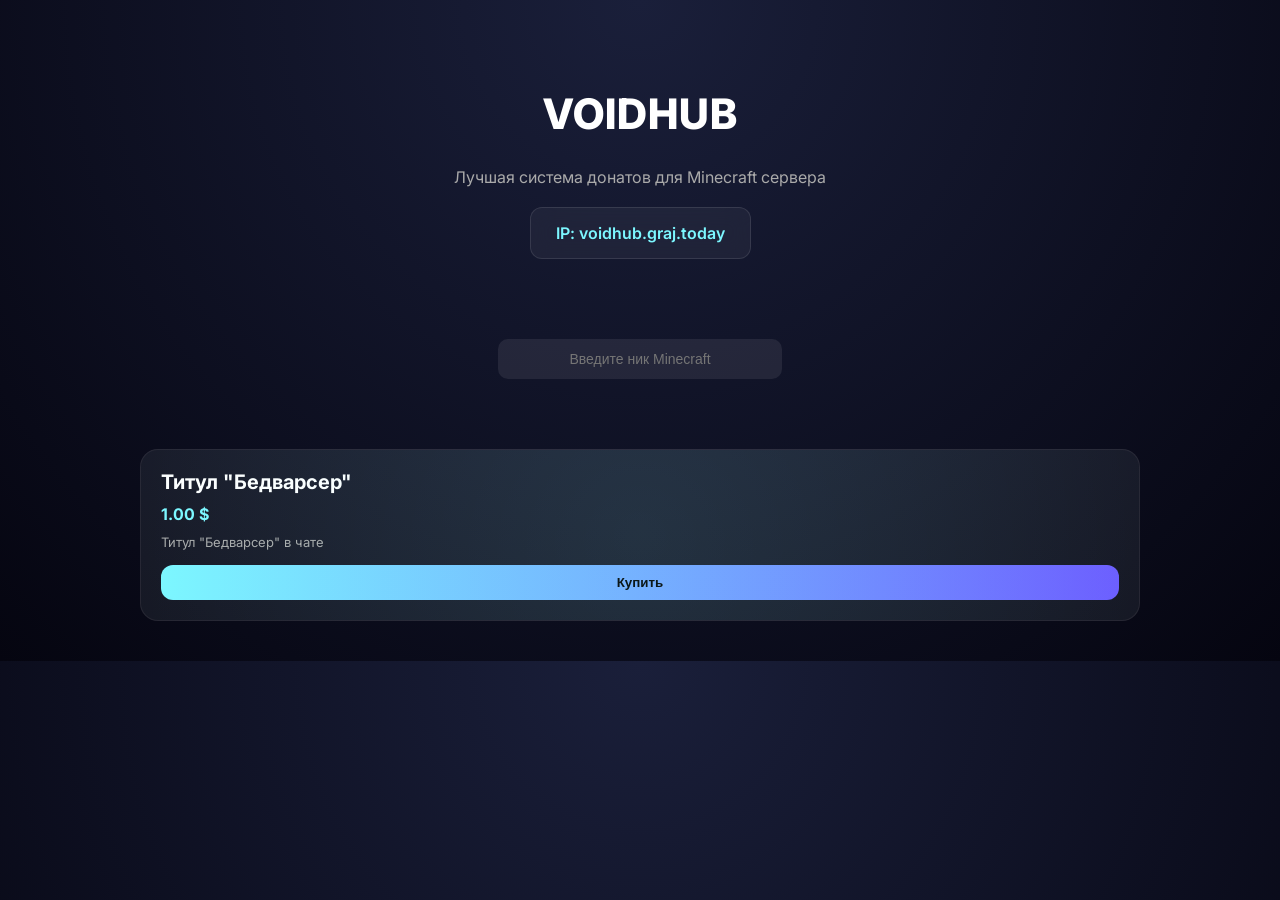
==== index.html @ aad37981 "Update index.html" ====
<!DOCTYPE html>
<html lang="ru">
<head>
<meta charset="UTF-8" />
<meta name="viewport" content="width=device-width, initial-scale=1.0"/>

<title>VoidHub store</title>

<style>
@import url('https://fonts.googleapis.com/css2?family=Inter:wght@300;400;600;800&display=swap');

body {
  margin: 0;
  font-family: Inter, sans-serif;
  background: radial-gradient(circle at top, #1a1f3a, #050510);
  color: white;
  overflow-x: hidden;
}

/* HEADER */
header {
  text-align: center;
  padding: 60px 20px 30px;
}

header h1 {
  font-size: 42px;
  font-weight: 800;
  letter-spacing: 1px;
}

header p {
  color: #aaa;
  margin-top: 10px;
}

/* IP BOX */
.ip-box {
  margin: 20px auto;
  padding: 15px 25px;
  width: fit-content;
  border-radius: 12px;
  background: rgba(255,255,255,0.05);
  border: 1px solid rgba(255,255,255,0.1);
  backdrop-filter: blur(10px);
  font-weight: 600;
  color: #7cf7ff;
}

/* INPUT */
.input-box {
  display: flex;
  justify-content: center;
  margin: 30px;
}

input {
  padding: 12px;
  width: 260px;
  border-radius: 10px;
  border: none;
  outline: none;
  background: rgba(255,255,255,0.08);
  color: white;
  text-align: center;
  font-size: 14px;
}

/* GRID */
.grid {
  display: grid;
  grid-template-columns: repeat(auto-fit, minmax(250px, 1fr));
  gap: 20px;
  padding: 40px;
  max-width: 1000px;
  margin: auto;
}

/* CARD */
.card {
  background: rgba(255,255,255,0.05);
  border: 1px solid rgba(255,255,255,0.08);
  border-radius: 18px;
  padding: 20px;
  transition: 0.3s;
  position: relative;
  overflow: hidden;
}

.card:hover {
  transform: translateY(-8px);
  border-color: #7cf7ff;
  box-shadow: 0 0 25px rgba(124,247,255,0.2);
}

.card h2 {
  margin: 0;
  font-size: 20px;
}

.price {
  margin: 10px 0;
  color: #7cf7ff;
  font-weight: 700;
}

.desc {
  font-size: 13px;
  color: #aaa;
  margin-bottom: 15px;
}

/* BUTTON */
button {
  width: 100%;
  padding: 10px;
  border: none;
  border-radius: 12px;
  cursor: pointer;
  background: linear-gradient(90deg, #7cf7ff, #6c5cff);
  color: black;
  font-weight: 700;
  transition: 0.2s;
}

button:hover {
  transform: scale(1.05);
}

/* glow animation */
.card::before {
  content: "";
  position: absolute;
  width: 200%;
  height: 200%;
  top: -50%;
  left: -50%;
  background: radial-gradient(circle, rgba(124,247,255,0.1), transparent 60%);
  transform: rotate(0deg);
}
</style>
</head>

<body>

<header>
  <h1>VOIDHUB</h1>
  <p>Лучшая система донатов для Minecraft сервера</p>

  <div class="ip-box">IP: voidhub.graj.today</div>
</header>

<div class="input-box">
  <input id="username" placeholder="Введите ник Minecraft">
</div>

<div class="grid">

  <div class="card">
    <h2>Титул "Бедварсер"</h2>
    <div class="price">1.00 $</div>
    <div class="desc">Титул "Бедварсер" в чате</div>
    <button onclick="buy(7380254)">Купить</button>
  </div>

</div>

<script>
const API = "https://voidhub-b.onrender.com";

async function buy(packageId) {
  const username = document.getElementById("username").value.trim();

  if (!username) {
    alert("Введи ник!");
    return;
  }

  console.log("Отправка запроса...", { username, packageId });

  try {
    const res = await fetch(API + "/create-checkout", {
      method: "POST",
      headers: {
        "Content-Type": "application/json"
      },
      body: JSON.stringify({
        username: username,
        packageId: packageId
      })
    });

    console.log("Статус ответа:", res.status);

    // если сервер вернул не 200
    if (!res.ok) {
      const text = await res.text();
      console.error("Ошибка ответа:", text);
      alert("Ошибка сервера: " + text);
      return;
    }

    const data = await res.json();
    console.log("Ответ сервера:", data);

    if (data.url && data.url.startsWith("http")) {
      console.log("Редирект на:", data.url);
      window.location.href = data.url;
    } else {
      alert("Backend не вернул ссылку. Смотри консоль (F12)");
    }

  } catch (err) {
    console.error("Fetch ошибка:", err);
    alert("Ошибка подключения к backend");
  }
}
</script>

</body>
</html>
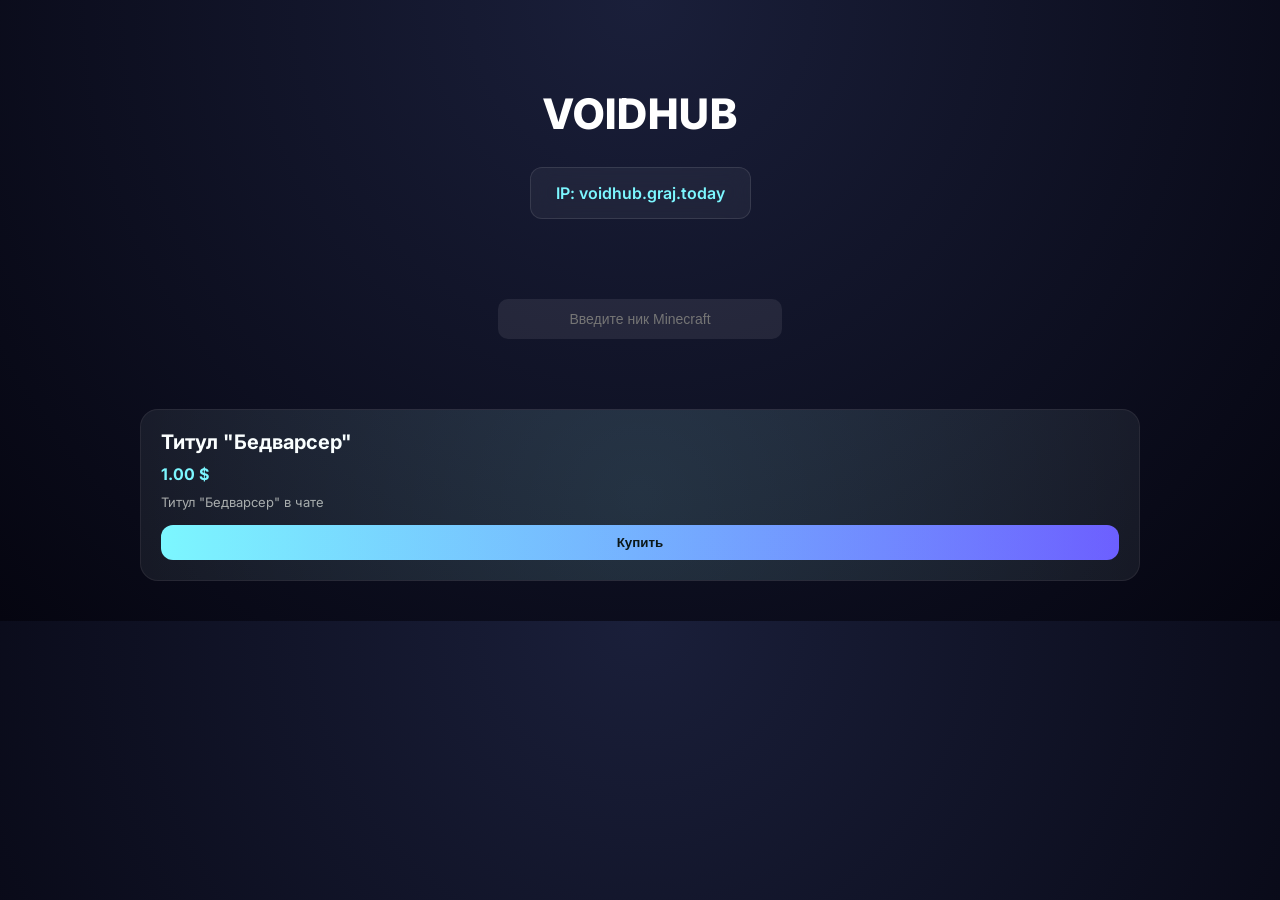
==== commit 14526c1f: "Update index.html" ====
--- a/index.html
+++ b/index.html
@@ -145,7 +145,6 @@
 
 <header>
   <h1>VOIDHUB</h1>
-  <p>Лучшая система донатов для Minecraft сервера</p>
 
   <div class="ip-box">IP: voidhub.graj.today</div>
 </header>
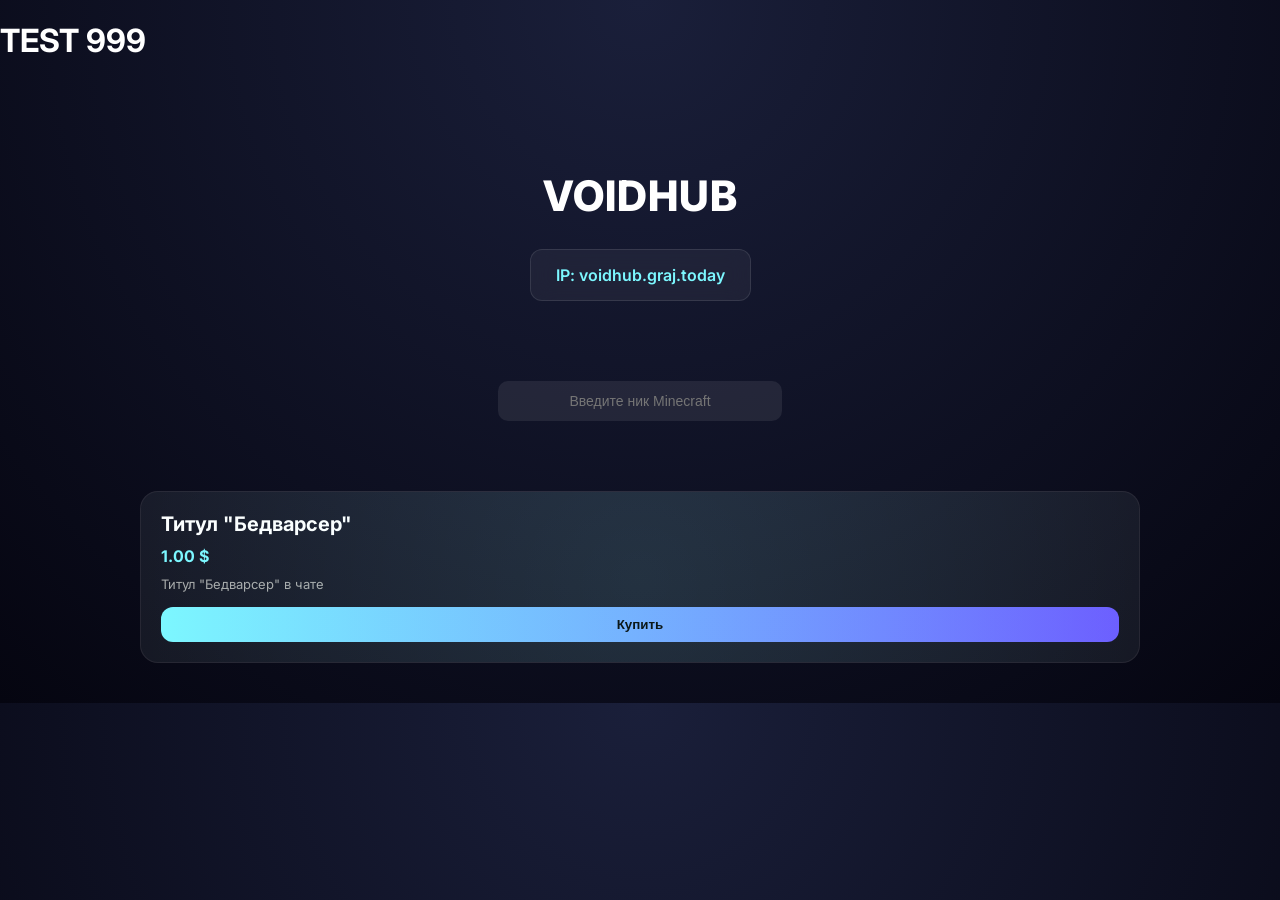
==== commit 819c9d7a: "Update index.html" ====
--- a/index.html
+++ b/index.html
@@ -5,8 +5,9 @@
 <meta name="viewport" content="width=device-width, initial-scale=1.0"/>
 
 <title>VoidHub store</title>
-
-<style>
+<h1>TEST 999</h1>
+
+  <style>
 @import url('https://fonts.googleapis.com/css2?family=Inter:wght@300;400;600;800&display=swap');
 
 body {
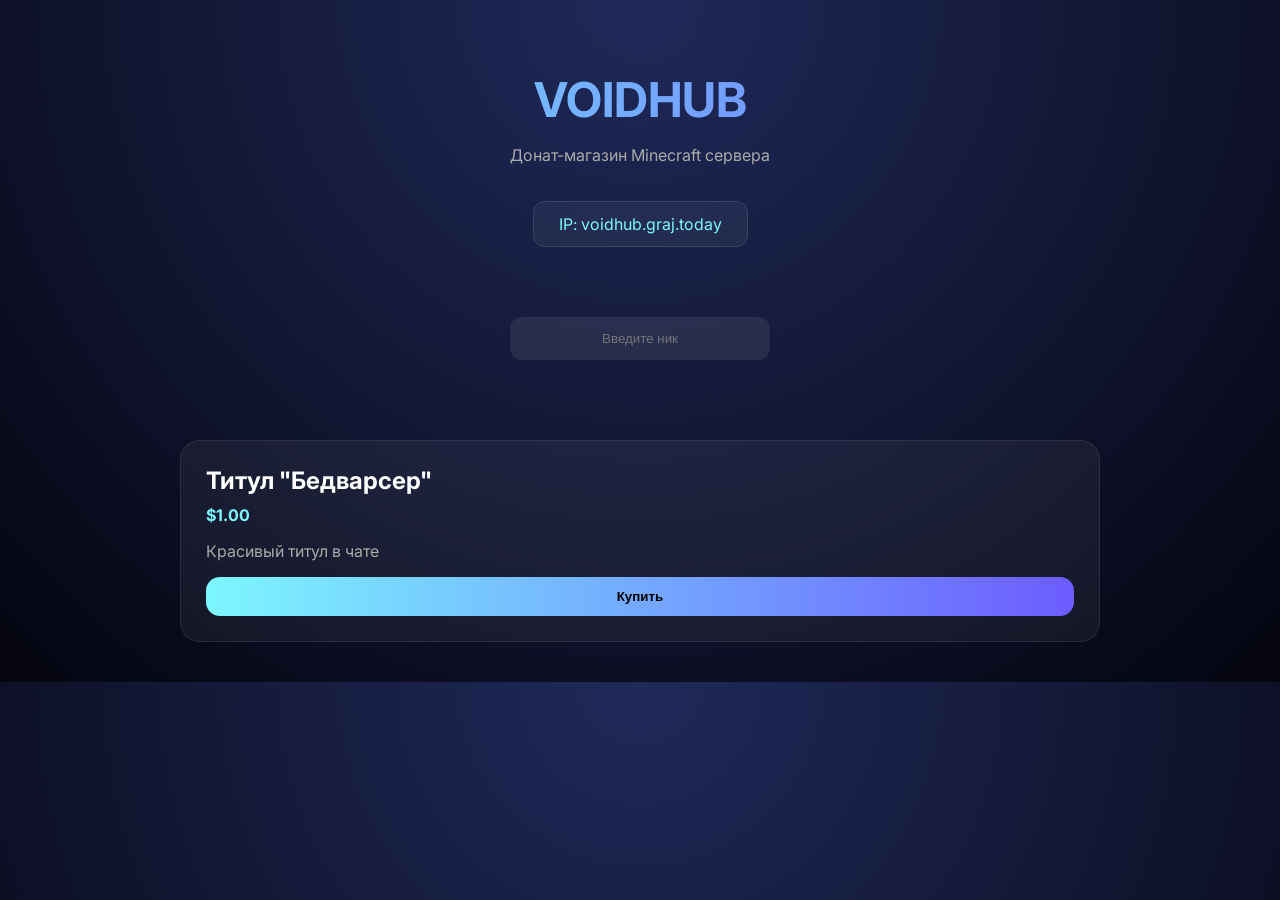
==== commit 5e3e0833: "Update index.html" ====
--- a/index.html
+++ b/index.html
@@ -1,77 +1,75 @@
 <!DOCTYPE html>
 <html lang="ru">
 <head>
-<meta charset="UTF-8" />
-<meta name="viewport" content="width=device-width, initial-scale=1.0"/>
-
-<title>VoidHub store</title>
-<h1>TEST 999</h1>
-
-  <style>
-@import url('https://fonts.googleapis.com/css2?family=Inter:wght@300;400;600;800&display=swap');
+<meta charset="UTF-8">
+<meta name="viewport" content="width=device-width, initial-scale=1.0">
+
+<title>VoidHub Store</title>
+
+<link href="https://fonts.googleapis.com/css2?family=Inter:wght@300;400;600;800&display=swap" rel="stylesheet">
+
+<style>
+* { box-sizing: border-box; }
 
 body {
   margin: 0;
   font-family: Inter, sans-serif;
-  background: radial-gradient(circle at top, #1a1f3a, #050510);
+  background: radial-gradient(circle at 50% 0%, #1f2a5a, #050510);
   color: white;
-  overflow-x: hidden;
 }
 
 /* HEADER */
 header {
   text-align: center;
-  padding: 60px 20px 30px;
-}
-
-header h1 {
-  font-size: 42px;
-  font-weight: 800;
-  letter-spacing: 1px;
-}
-
-header p {
+  padding: 70px 20px 30px;
+}
+
+h1 {
+  font-size: 48px;
+  margin: 0;
+  background: linear-gradient(90deg,#7cf7ff,#6c5cff);
+  -webkit-background-clip: text;
+  color: transparent;
+}
+
+p {
   color: #aaa;
-  margin-top: 10px;
-}
-
-/* IP BOX */
-.ip-box {
-  margin: 20px auto;
-  padding: 15px 25px;
-  width: fit-content;
+}
+
+/* IP */
+.ip {
+  margin-top: 20px;
+  display: inline-block;
+  padding: 12px 25px;
   border-radius: 12px;
   background: rgba(255,255,255,0.05);
   border: 1px solid rgba(255,255,255,0.1);
-  backdrop-filter: blur(10px);
-  font-weight: 600;
   color: #7cf7ff;
 }
 
 /* INPUT */
-.input-box {
+.input {
   display: flex;
   justify-content: center;
-  margin: 30px;
+  margin: 40px;
 }
 
 input {
-  padding: 12px;
+  padding: 14px;
   width: 260px;
-  border-radius: 10px;
+  border-radius: 12px;
   border: none;
-  outline: none;
   background: rgba(255,255,255,0.08);
   color: white;
   text-align: center;
-  font-size: 14px;
+  outline: none;
 }
 
 /* GRID */
 .grid {
   display: grid;
-  grid-template-columns: repeat(auto-fit, minmax(250px, 1fr));
-  gap: 20px;
+  grid-template-columns: repeat(auto-fit, minmax(260px,1fr));
+  gap: 25px;
   padding: 40px;
   max-width: 1000px;
   margin: auto;
@@ -79,48 +77,39 @@
 
 /* CARD */
 .card {
+  padding: 25px;
+  border-radius: 20px;
   background: rgba(255,255,255,0.05);
   border: 1px solid rgba(255,255,255,0.08);
-  border-radius: 18px;
-  padding: 20px;
   transition: 0.3s;
   position: relative;
   overflow: hidden;
 }
 
 .card:hover {
-  transform: translateY(-8px);
-  border-color: #7cf7ff;
-  box-shadow: 0 0 25px rgba(124,247,255,0.2);
+  transform: translateY(-10px);
+  box-shadow: 0 0 40px rgba(124,247,255,0.2);
 }
 
 .card h2 {
   margin: 0;
-  font-size: 20px;
 }
 
 .price {
+  color: #7cf7ff;
   margin: 10px 0;
-  color: #7cf7ff;
   font-weight: 700;
-}
-
-.desc {
-  font-size: 13px;
-  color: #aaa;
-  margin-bottom: 15px;
 }
 
 /* BUTTON */
 button {
   width: 100%;
-  padding: 10px;
+  padding: 12px;
+  border-radius: 14px;
   border: none;
-  border-radius: 12px;
+  font-weight: 700;
   cursor: pointer;
-  background: linear-gradient(90deg, #7cf7ff, #6c5cff);
-  color: black;
-  font-weight: 700;
+  background: linear-gradient(90deg,#7cf7ff,#6c5cff);
   transition: 0.2s;
 }
 
@@ -128,16 +117,17 @@
   transform: scale(1.05);
 }
 
-/* glow animation */
-.card::before {
-  content: "";
-  position: absolute;
-  width: 200%;
-  height: 200%;
-  top: -50%;
-  left: -50%;
-  background: radial-gradient(circle, rgba(124,247,255,0.1), transparent 60%);
-  transform: rotate(0deg);
+button:disabled {
+  opacity: 0.6;
+  cursor: not-allowed;
+}
+
+/* LOADER */
+.loader {
+  display: none;
+  text-align: center;
+  margin-top: 20px;
+  color: #7cf7ff;
 }
 </style>
 </head>
@@ -146,37 +136,44 @@
 
 <header>
   <h1>VOIDHUB</h1>
-
-  <div class="ip-box">IP: voidhub.graj.today</div>
+  <p>Донат-магазин Minecraft сервера</p>
+  <div class="ip">IP: voidhub.graj.today</div> <!-- можешь поменять -->
 </header>
 
-<div class="input-box">
-  <input id="username" placeholder="Введите ник Minecraft">
+<div class="input">
+  <input id="username" placeholder="Введите ник">
 </div>
 
 <div class="grid">
 
   <div class="card">
     <h2>Титул "Бедварсер"</h2>
-    <div class="price">1.00 $</div>
-    <div class="desc">Титул "Бедварсер" в чате</div>
-    <button onclick="buy(7380254)">Купить</button>
+    <div class="price">$1.00</div>
+    <p>Красивый титул в чате</p>
+
+    <!-- ВАЖНО: ВСТАВЬ СВОЙ packageId -->
+    <button onclick="buy(7380254, this)">Купить</button>
   </div>
 
 </div>
 
+<div class="loader" id="loader">Создание покупки...</div>
+
 <script>
+/* 🔴 ВСТАВЬ СВОЙ BACKEND */
 const API = "https://voidhub-b.onrender.com";
 
-async function buy(packageId) {
+async function buy(packageId, btn) {
   const username = document.getElementById("username").value.trim();
+  const loader = document.getElementById("loader");
 
   if (!username) {
     alert("Введи ник!");
     return;
   }
 
-  console.log("Отправка запроса...", { username, packageId });
+  btn.disabled = true;
+  loader.style.display = "block";
 
   try {
     const res = await fetch(API + "/create-checkout", {
@@ -190,30 +187,27 @@
       })
     });
 
-    console.log("Статус ответа:", res.status);
-
-    // если сервер вернул не 200
     if (!res.ok) {
       const text = await res.text();
-      console.error("Ошибка ответа:", text);
-      alert("Ошибка сервера: " + text);
-      return;
+      throw new Error(text);
     }
 
     const data = await res.json();
-    console.log("Ответ сервера:", data);
-
-    if (data.url && data.url.startsWith("http")) {
-      console.log("Редирект на:", data.url);
+    console.log("Ответ:", data);
+
+    if (data.url) {
       window.location.href = data.url;
     } else {
-      alert("Backend не вернул ссылку. Смотри консоль (F12)");
+      alert("Ошибка: backend не вернул ссылку");
     }
 
   } catch (err) {
-    console.error("Fetch ошибка:", err);
-    alert("Ошибка подключения к backend");
+    console.error(err);
+    alert("Ошибка: " + err.message);
   }
+
+  btn.disabled = false;
+  loader.style.display = "none";
 }
 </script>
 
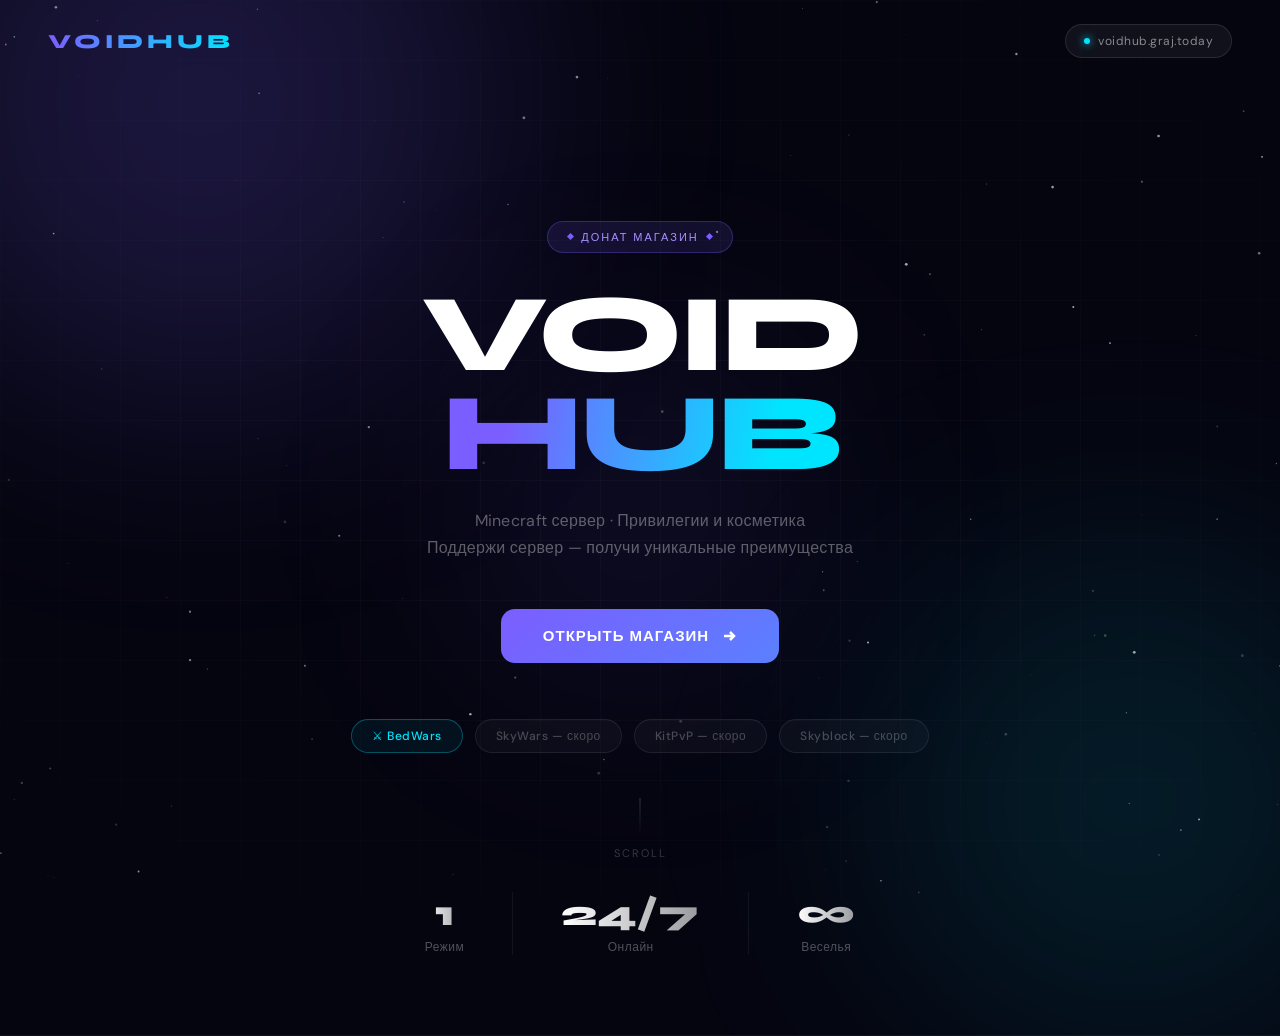
==== commit 255a1644: "Update index.html" ====
--- a/index.html
+++ b/index.html
@@ -3,213 +3,325 @@
 <head>
 <meta charset="UTF-8">
 <meta name="viewport" content="width=device-width, initial-scale=1.0">
-
-<title>VoidHub Store</title>
-
-<link href="https://fonts.googleapis.com/css2?family=Inter:wght@300;400;600;800&display=swap" rel="stylesheet">
-
+<title>VoidHub — Minecraft Store</title>
+<link href="https://fonts.googleapis.com/css2?family=Syne:wght@400;700;800&family=DM+Sans:wght@300;400;500&display=swap" rel="stylesheet">
 <style>
-* { box-sizing: border-box; }
-
-body {
-  margin: 0;
-  font-family: Inter, sans-serif;
-  background: radial-gradient(circle at 50% 0%, #1f2a5a, #050510);
-  color: white;
-}
-
-/* HEADER */
-header {
-  text-align: center;
-  padding: 70px 20px 30px;
-}
-
-h1 {
-  font-size: 48px;
-  margin: 0;
-  background: linear-gradient(90deg,#7cf7ff,#6c5cff);
-  -webkit-background-clip: text;
-  color: transparent;
-}
-
-p {
-  color: #aaa;
-}
-
-/* IP */
-.ip {
-  margin-top: 20px;
-  display: inline-block;
-  padding: 12px 25px;
-  border-radius: 12px;
-  background: rgba(255,255,255,0.05);
-  border: 1px solid rgba(255,255,255,0.1);
-  color: #7cf7ff;
-}
-
-/* INPUT */
-.input {
-  display: flex;
-  justify-content: center;
-  margin: 40px;
-}
-
-input {
-  padding: 14px;
-  width: 260px;
-  border-radius: 12px;
-  border: none;
-  background: rgba(255,255,255,0.08);
-  color: white;
-  text-align: center;
-  outline: none;
-}
-
-/* GRID */
-.grid {
-  display: grid;
-  grid-template-columns: repeat(auto-fit, minmax(260px,1fr));
-  gap: 25px;
-  padding: 40px;
-  max-width: 1000px;
-  margin: auto;
-}
-
-/* CARD */
-.card {
-  padding: 25px;
-  border-radius: 20px;
-  background: rgba(255,255,255,0.05);
-  border: 1px solid rgba(255,255,255,0.08);
-  transition: 0.3s;
-  position: relative;
-  overflow: hidden;
-}
-
-.card:hover {
-  transform: translateY(-10px);
-  box-shadow: 0 0 40px rgba(124,247,255,0.2);
-}
-
-.card h2 {
-  margin: 0;
-}
-
-.price {
-  color: #7cf7ff;
-  margin: 10px 0;
-  font-weight: 700;
-}
-
-/* BUTTON */
-button {
-  width: 100%;
-  padding: 12px;
-  border-radius: 14px;
-  border: none;
-  font-weight: 700;
-  cursor: pointer;
-  background: linear-gradient(90deg,#7cf7ff,#6c5cff);
-  transition: 0.2s;
-}
-
-button:hover {
-  transform: scale(1.05);
-}
-
-button:disabled {
-  opacity: 0.6;
-  cursor: not-allowed;
-}
-
-/* LOADER */
-.loader {
-  display: none;
-  text-align: center;
-  margin-top: 20px;
-  color: #7cf7ff;
-}
+  :root {
+    --c1: #7B5EFF;
+    --c2: #00E5FF;
+    --bg: #050510;
+    --card: rgba(255,255,255,0.04);
+  }
+  * { box-sizing: border-box; margin: 0; padding: 0; }
+
+  body {
+    background: var(--bg);
+    color: #fff;
+    font-family: 'DM Sans', sans-serif;
+    min-height: 100vh;
+    overflow-x: hidden;
+  }
+
+  /* ── BACKGROUND ── */
+  .bg-wrap {
+    position: fixed; inset: 0; z-index: 0; pointer-events: none;
+  }
+  .bg-wrap canvas { width: 100%; height: 100%; display: block; }
+
+  .orb {
+    position: fixed; border-radius: 50%; filter: blur(120px); pointer-events: none; z-index: 0;
+  }
+  .orb1 { width: 600px; height: 600px; background: rgba(123,94,255,0.18); top: -200px; left: -100px; }
+  .orb2 { width: 500px; height: 500px; background: rgba(0,229,255,0.10); bottom: -150px; right: -100px; }
+  .orb3 { width: 300px; height: 300px; background: rgba(123,94,255,0.12); top: 40%; left: 50%; transform: translateX(-50%); }
+
+  /* ── GRID LINES ── */
+  .grid-lines {
+    position: fixed; inset: 0; z-index: 0; pointer-events: none;
+    background-image:
+      linear-gradient(rgba(255,255,255,0.025) 1px, transparent 1px),
+      linear-gradient(90deg, rgba(255,255,255,0.025) 1px, transparent 1px);
+    background-size: 60px 60px;
+    mask-image: radial-gradient(ellipse 80% 80% at 50% 50%, black 30%, transparent 100%);
+  }
+
+  /* ── NAV ── */
+  nav {
+    position: relative; z-index: 10;
+    display: flex; align-items: center; justify-content: space-between;
+    padding: 24px 48px;
+  }
+  .nav-logo {
+    font-family: 'Syne', sans-serif;
+    font-weight: 800; font-size: 20px; letter-spacing: 4px;
+    background: linear-gradient(90deg, var(--c1), var(--c2));
+    -webkit-background-clip: text; -webkit-text-fill-color: transparent;
+  }
+  .nav-ip {
+    display: flex; align-items: center; gap: 8px;
+    background: rgba(255,255,255,0.05);
+    border: 1px solid rgba(255,255,255,0.1);
+    border-radius: 30px; padding: 8px 18px;
+    font-size: 12px; color: rgba(255,255,255,0.5); letter-spacing: 0.5px;
+  }
+  .nav-ip-dot {
+    width: 6px; height: 6px; border-radius: 50%;
+    background: #00E5FF;
+    box-shadow: 0 0 8px #00E5FF;
+    animation: blink 2s ease-in-out infinite;
+  }
+  @keyframes blink { 0%,100%{opacity:0.4} 50%{opacity:1} }
+
+  /* ── HERO ── */
+  .hero {
+    position: relative; z-index: 5;
+    min-height: calc(100vh - 90px);
+    display: flex; flex-direction: column;
+    align-items: center; justify-content: center;
+    text-align: center; padding: 60px 24px;
+  }
+
+  .hero-tag {
+    display: inline-flex; align-items: center; gap: 8px;
+    background: rgba(123,94,255,0.12);
+    border: 1px solid rgba(123,94,255,0.3);
+    border-radius: 30px; padding: 8px 20px;
+    font-size: 11px; font-weight: 500; letter-spacing: 2px;
+    color: #a990ff; text-transform: uppercase;
+    margin-bottom: 32px;
+    animation: fadeUp 0.8s ease both;
+  }
+  .hero-tag-diamond {
+    width: 5px; height: 5px;
+    background: var(--c1); transform: rotate(45deg);
+  }
+
+  h1 {
+    font-family: 'Syne', sans-serif;
+    font-size: clamp(60px, 12vw, 110px);
+    font-weight: 800; line-height: 0.9;
+    letter-spacing: -4px;
+    animation: fadeUp 0.8s 0.1s ease both;
+  }
+  h1 .line1 { display: block; color: #fff; }
+  h1 .line2 {
+    display: block;
+    background: linear-gradient(100deg, var(--c1) 20%, var(--c2) 80%);
+    -webkit-background-clip: text; -webkit-text-fill-color: transparent;
+  }
+
+  .hero-sub {
+    margin-top: 24px; margin-bottom: 48px;
+    font-size: 16px; color: rgba(255,255,255,0.35);
+    letter-spacing: 0.3px; line-height: 1.7;
+    animation: fadeUp 0.8s 0.2s ease both;
+  }
+
+  .hero-cta {
+    display: inline-flex; align-items: center; gap: 12px;
+    background: linear-gradient(135deg, var(--c1), #5b7fff);
+    color: #fff; font-family: 'Syne', sans-serif;
+    font-size: 15px; font-weight: 700; letter-spacing: 1px;
+    text-transform: uppercase;
+    padding: 18px 42px; border-radius: 14px;
+    border: none; cursor: pointer;
+    text-decoration: none;
+    transition: transform 0.2s, box-shadow 0.2s;
+    box-shadow: 0 0 0 rgba(123,94,255,0);
+    animation: fadeUp 0.8s 0.3s ease both;
+  }
+  .hero-cta:hover {
+    transform: translateY(-3px);
+    box-shadow: 0 12px 40px rgba(123,94,255,0.5);
+  }
+  .hero-cta svg { width: 16px; height: 16px; transition: transform 0.2s; }
+  .hero-cta:hover svg { transform: translateX(4px); }
+
+  /* ── MODES ── */
+  .modes {
+    display: flex; gap: 12px; margin-top: 56px; flex-wrap: wrap; justify-content: center;
+    animation: fadeUp 0.8s 0.4s ease both;
+  }
+  .mode-chip {
+    padding: 8px 20px; border-radius: 30px;
+    font-size: 12px; font-weight: 500; letter-spacing: 0.5px;
+    border: 1px solid rgba(255,255,255,0.08);
+    color: rgba(255,255,255,0.25);
+    background: rgba(255,255,255,0.03);
+  }
+  .mode-chip.on {
+    border-color: rgba(0,229,255,0.3);
+    color: #00E5FF;
+    background: rgba(0,229,255,0.06);
+  }
+
+  /* ── SCROLL HINT ── */
+  .scroll-hint {
+    position: absolute; bottom: 32px; left: 50%; transform: translateX(-50%);
+    display: flex; flex-direction: column; align-items: center; gap: 8px;
+    font-size: 11px; letter-spacing: 2px; color: rgba(255,255,255,0.2);
+    text-transform: uppercase;
+    animation: fadeIn 1s 1s ease both;
+  }
+  .scroll-hint-line {
+    width: 1px; height: 40px;
+    background: linear-gradient(to bottom, rgba(255,255,255,0.2), transparent);
+    animation: scrollLine 1.5s ease-in-out infinite;
+  }
+  @keyframes scrollLine {
+    0%,100%{transform:scaleY(1);opacity:0.4}
+    50%{transform:scaleY(0.5);opacity:1}
+  }
+
+  @keyframes fadeUp {
+    from { opacity: 0; transform: translateY(24px); }
+    to   { opacity: 1; transform: translateY(0); }
+  }
+  @keyframes fadeIn {
+    from { opacity: 0; }
+    to   { opacity: 1; }
+  }
+
+  /* ── STATS ── */
+  .stats {
+    position: relative; z-index: 5;
+    display: flex; justify-content: center; gap: 0;
+    padding: 0 48px 80px;
+    border-bottom: 1px solid rgba(255,255,255,0.05);
+  }
+  .stat {
+    text-align: center; padding: 0 48px;
+    border-right: 1px solid rgba(255,255,255,0.06);
+  }
+  .stat:last-child { border-right: none; }
+  .stat-num {
+    font-family: 'Syne', sans-serif;
+    font-size: 36px; font-weight: 800;
+    background: linear-gradient(90deg, #fff, rgba(255,255,255,0.6));
+    -webkit-background-clip: text; -webkit-text-fill-color: transparent;
+  }
+  .stat-label { font-size: 12px; color: rgba(255,255,255,0.3); margin-top: 4px; letter-spacing: 0.5px; }
+
+  /* STARS JS */
+  #starfield { position: fixed; inset: 0; z-index: 0; pointer-events: none; }
+
+  @media(max-width:600px){
+    nav{padding:20px 24px;}
+    .stats{flex-direction:column;align-items:center;gap:24px;}
+    .stat{border-right:none;}
+    h1{letter-spacing:-2px;}
+  }
 </style>
 </head>
-
 <body>
 
-<header>
-  <h1>VOIDHUB</h1>
-  <p>Донат-магазин Minecraft сервера</p>
-  <div class="ip">IP: voidhub.graj.today</div> <!-- можешь поменять -->
-</header>
-
-<div class="input">
-  <input id="username" placeholder="Введите ник">
+<div class="orb orb1"></div>
+<div class="orb orb2"></div>
+<div class="orb orb3"></div>
+<div class="grid-lines"></div>
+<canvas id="starfield"></canvas>
+
+<nav>
+  <div class="nav-logo">VOIDHUB</div>
+  <div class="nav-ip">
+    <div class="nav-ip-dot"></div>
+    voidhub.graj.today
+  </div>
+</nav>
+
+<section class="hero">
+  <div class="hero-tag">
+    <div class="hero-tag-diamond"></div>
+    Донат Магазин
+    <div class="hero-tag-diamond"></div>
+  </div>
+
+  <h1>
+    <span class="line1">VOID</span>
+    <span class="line2">HUB</span>
+  </h1>
+
+  <p class="hero-sub">
+    Minecraft сервер · Привилегии и косметика<br>
+    Поддержи сервер — получи уникальные преимущества
+  </p>
+
+  <a href="shop.html" class="hero-cta">
+    Открыть магазин
+    <svg viewBox="0 0 16 16" fill="none" stroke="currentColor" stroke-width="2.5">
+      <path d="M3 8h10M9 4l4 4-4 4"/>
+    </svg>
+  </a>
+
+  <div class="modes">
+    <div class="mode-chip on">⚔ BedWars</div>
+    <div class="mode-chip">SkyWars — скоро</div>
+    <div class="mode-chip">KitPvP — скоро</div>
+    <div class="mode-chip">Skyblock — скоро</div>
+  </div>
+
+  <div class="scroll-hint">
+    <div class="scroll-hint-line"></div>
+    scroll
+  </div>
+</section>
+
+<div class="stats">
+  <div class="stat">
+    <div class="stat-num">1</div>
+    <div class="stat-label">Режим</div>
+  </div>
+  <div class="stat">
+    <div class="stat-num">24/7</div>
+    <div class="stat-label">Онлайн</div>
+  </div>
+  <div class="stat">
+    <div class="stat-num">∞</div>
+    <div class="stat-label">Веселья</div>
+  </div>
 </div>
 
-<div class="grid">
-
-  <div class="card">
-    <h2>Титул "Бедварсер"</h2>
-    <div class="price">$1.00</div>
-    <p>Красивый титул в чате</p>
-
-    <!-- ВАЖНО: ВСТАВЬ СВОЙ packageId -->
-    <button onclick="buy(7380254, this)">Купить</button>
-  </div>
-
-</div>
-
-<div class="loader" id="loader">Создание покупки...</div>
-
 <script>
-/* 🔴 ВСТАВЬ СВОЙ BACKEND */
-const API = "https://voidhub-b.onrender.com";
-
-async function buy(packageId, btn) {
-  const username = document.getElementById("username").value.trim();
-  const loader = document.getElementById("loader");
-
-  if (!username) {
-    alert("Введи ник!");
-    return;
-  }
-
-  btn.disabled = true;
-  loader.style.display = "block";
-
-  try {
-    const res = await fetch(API + "/create-checkout", {
-      method: "POST",
-      headers: {
-        "Content-Type": "application/json"
-      },
-      body: JSON.stringify({
-        username: username,
-        packageId: packageId
-      })
+const canvas = document.getElementById('starfield');
+const ctx = canvas.getContext('2d');
+let stars = [];
+
+function resize() {
+  canvas.width = window.innerWidth;
+  canvas.height = window.innerHeight;
+}
+
+function initStars() {
+  stars = [];
+  for (let i = 0; i < 120; i++) {
+    stars.push({
+      x: Math.random() * canvas.width,
+      y: Math.random() * canvas.height,
+      r: Math.random() * 1.2 + 0.2,
+      a: Math.random(),
+      speed: Math.random() * 0.004 + 0.002,
+      offset: Math.random() * Math.PI * 2
     });
-
-    if (!res.ok) {
-      const text = await res.text();
-      throw new Error(text);
-    }
-
-    const data = await res.json();
-    console.log("Ответ:", data);
-
-    if (data.url) {
-      window.location.href = data.url;
-    } else {
-      alert("Ошибка: backend не вернул ссылку");
-    }
-
-  } catch (err) {
-    console.error(err);
-    alert("Ошибка: " + err.message);
-  }
-
-  btn.disabled = false;
-  loader.style.display = "none";
+  }
 }
+
+function draw() {
+  ctx.clearRect(0, 0, canvas.width, canvas.height);
+  const t = Date.now() / 1000;
+  stars.forEach(s => {
+    const alpha = 0.15 + 0.5 * (0.5 + 0.5 * Math.sin(t * s.speed * 10 + s.offset));
+    ctx.beginPath();
+    ctx.arc(s.x, s.y, s.r, 0, Math.PI * 2);
+    ctx.fillStyle = `rgba(255,255,255,${alpha})`;
+    ctx.fill();
+  });
+  requestAnimationFrame(draw);
+}
+
+resize();
+initStars();
+draw();
+window.addEventListener('resize', () => { resize(); initStars(); });
 </script>
-
 </body>
 </html>
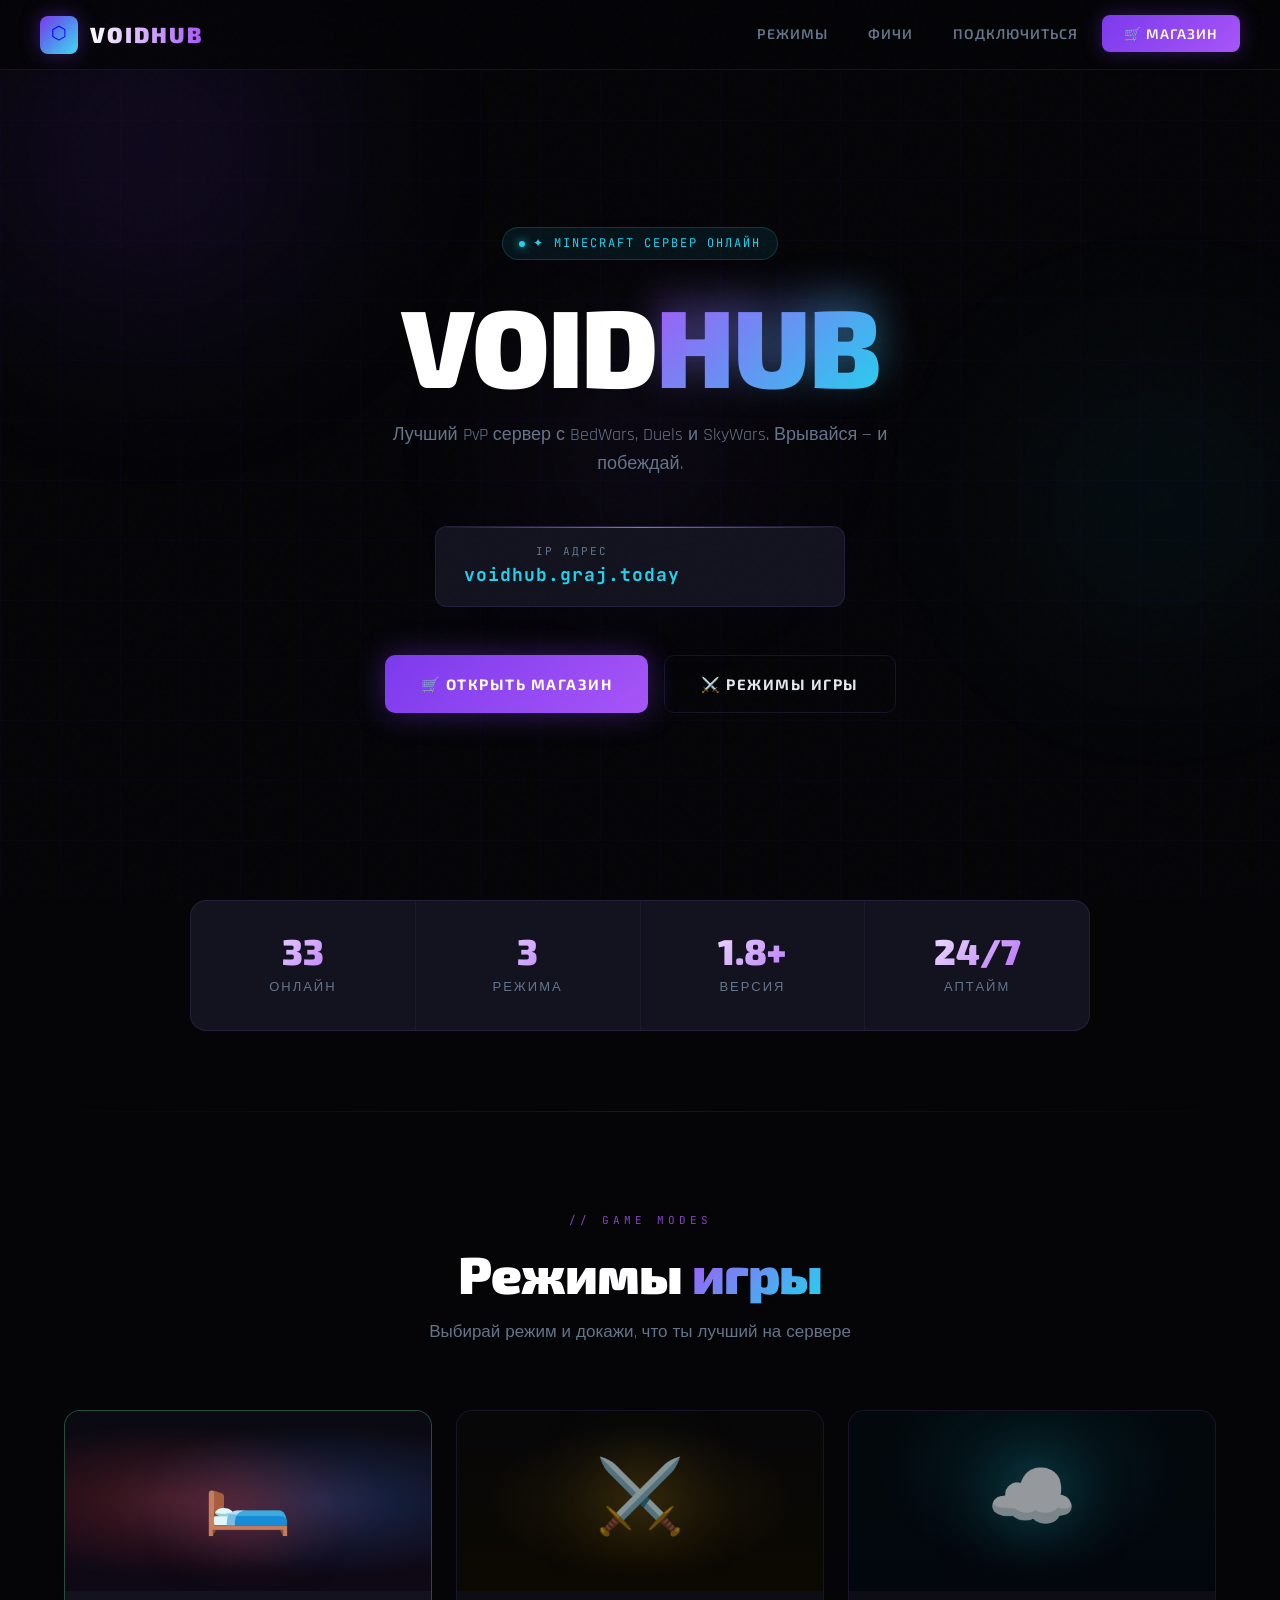
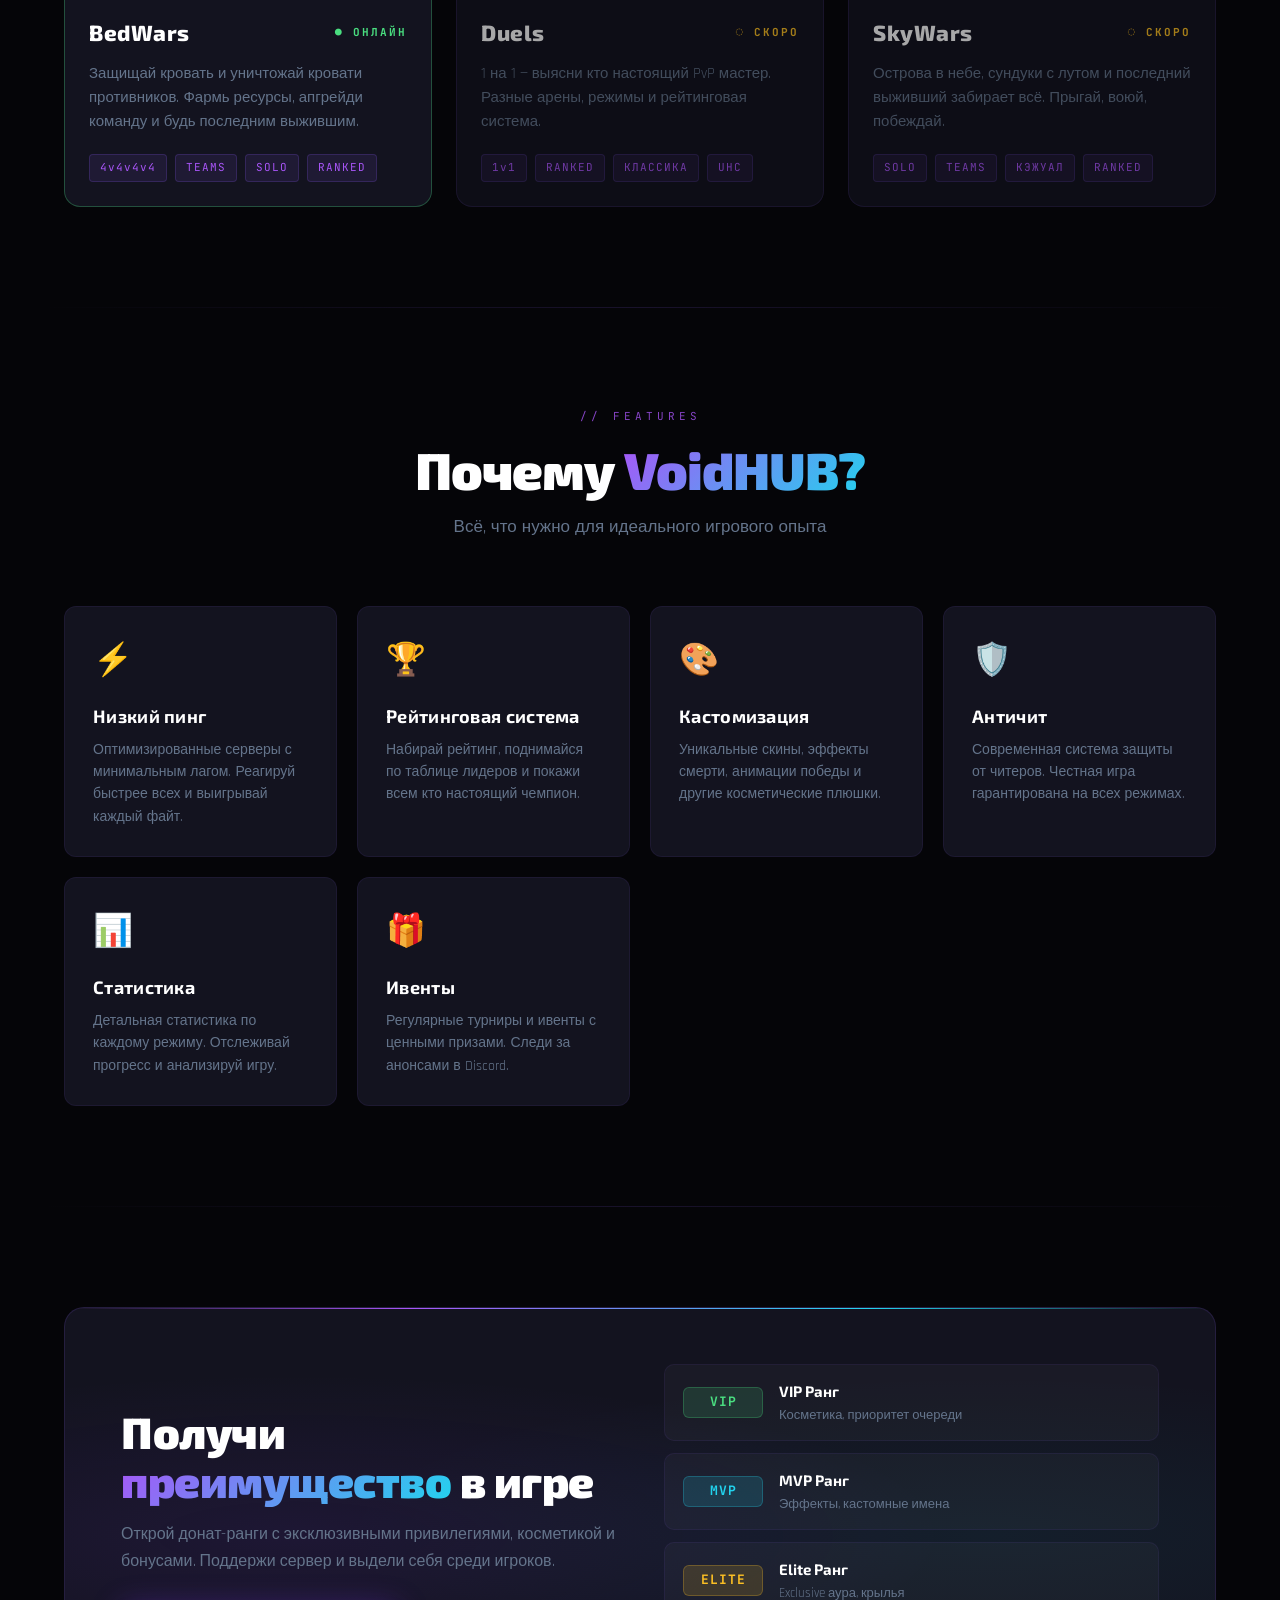
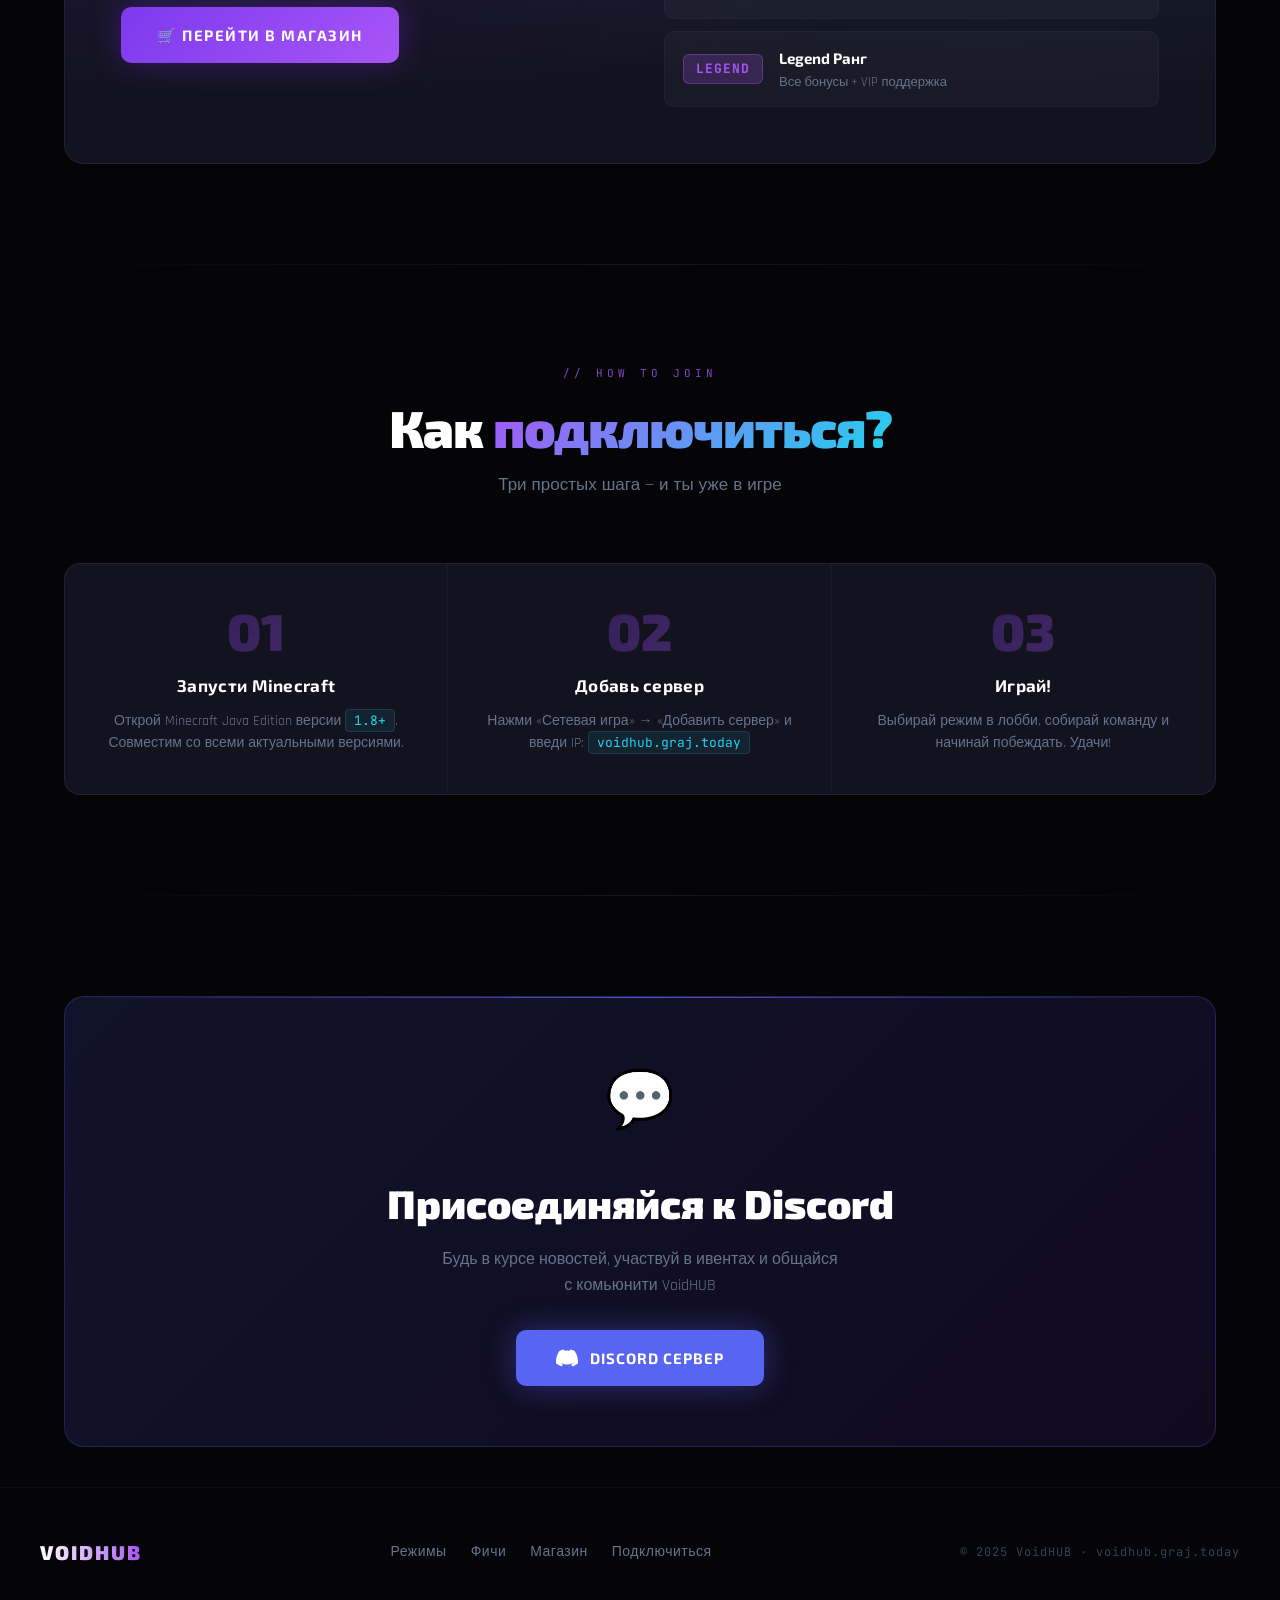
==== commit 358b1da9: "Update index.html" ====
--- a/index.html
+++ b/index.html
@@ -3,325 +3,1292 @@
 <head>
 <meta charset="UTF-8">
 <meta name="viewport" content="width=device-width, initial-scale=1.0">
-<title>VoidHub — Minecraft Store</title>
-<link href="https://fonts.googleapis.com/css2?family=Syne:wght@400;700;800&family=DM+Sans:wght@300;400;500&display=swap" rel="stylesheet">
+<title>VoidHUB — Minecraft Server</title>
+<link rel="preconnect" href="https://fonts.googleapis.com">
+<link rel="preconnect" href="https://fonts.gstatic.com" crossorigin>
+<link href="https://fonts.googleapis.com/css2?family=Rajdhani:wght@400;500;600;700&family=Exo+2:wght@300;400;500;600;700;800;900&family=JetBrains+Mono:wght@400;700&display=swap" rel="stylesheet">
 <style>
   :root {
-    --c1: #7B5EFF;
-    --c2: #00E5FF;
-    --bg: #050510;
-    --card: rgba(255,255,255,0.04);
-  }
-  * { box-sizing: border-box; margin: 0; padding: 0; }
+    --void: #050508;
+    --deep: #0a0a12;
+    --surface: #0f0f1a;
+    --card: #13131f;
+    --card2: #181825;
+    --border: rgba(138, 92, 246, 0.15);
+    --border2: rgba(138, 92, 246, 0.08);
+    --accent: #7c3aed;
+    --accent2: #a855f7;
+    --glow: #8b5cf6;
+    --cyan: #22d3ee;
+    --teal: #14b8a6;
+    --green: #4ade80;
+    --yellow: #fbbf24;
+    --red: #f87171;
+    --text: #e2e8f0;
+    --muted: #64748b;
+    --dim: #334155;
+    --font-head: 'Exo 2', sans-serif;
+    --font-body: 'Rajdhani', sans-serif;
+    --font-mono: 'JetBrains Mono', monospace;
+  }
+
+  *, *::before, *::after { box-sizing: border-box; margin: 0; padding: 0; }
+
+  html { scroll-behavior: smooth; }
 
   body {
-    background: var(--bg);
-    color: #fff;
-    font-family: 'DM Sans', sans-serif;
-    min-height: 100vh;
+    background: var(--void);
+    color: var(--text);
+    font-family: var(--font-body);
+    font-size: 16px;
+    line-height: 1.6;
     overflow-x: hidden;
-  }
-
-  /* ── BACKGROUND ── */
-  .bg-wrap {
-    position: fixed; inset: 0; z-index: 0; pointer-events: none;
-  }
-  .bg-wrap canvas { width: 100%; height: 100%; display: block; }
-
+    cursor: default;
+  }
+
+  /* ── NOISE TEXTURE OVERLAY ── */
+  body::before {
+    content: '';
+    position: fixed; inset: 0;
+    background-image: url("data:image/svg+xml,%3Csvg viewBox='0 0 256 256' xmlns='http://www.w3.org/2000/svg'%3E%3Cfilter id='n'%3E%3CfeTurbulence type='fractalNoise' baseFrequency='0.9' numOctaves='4' stitchTiles='stitch'/%3E%3C/filter%3E%3Crect width='100%25' height='100%25' filter='url(%23n)' opacity='0.04'/%3E%3C/svg%3E");
+    pointer-events: none; z-index: 999; opacity: 0.3;
+  }
+
+  /* ── SCROLLBAR ── */
+  ::-webkit-scrollbar { width: 6px; }
+  ::-webkit-scrollbar-track { background: var(--deep); }
+  ::-webkit-scrollbar-thumb { background: var(--accent); border-radius: 3px; }
+
+  /* ── GRID BACKGROUND ── */
+  .bg-grid {
+    position: fixed; inset: 0; z-index: 0;
+    background-image:
+      linear-gradient(rgba(124,58,237,0.03) 1px, transparent 1px),
+      linear-gradient(90deg, rgba(124,58,237,0.03) 1px, transparent 1px);
+    background-size: 60px 60px;
+    pointer-events: none;
+  }
+
+  /* ── FLOATING ORB ── */
   .orb {
-    position: fixed; border-radius: 50%; filter: blur(120px); pointer-events: none; z-index: 0;
-  }
-  .orb1 { width: 600px; height: 600px; background: rgba(123,94,255,0.18); top: -200px; left: -100px; }
-  .orb2 { width: 500px; height: 500px; background: rgba(0,229,255,0.10); bottom: -150px; right: -100px; }
-  .orb3 { width: 300px; height: 300px; background: rgba(123,94,255,0.12); top: 40%; left: 50%; transform: translateX(-50%); }
-
-  /* ── GRID LINES ── */
-  .grid-lines {
-    position: fixed; inset: 0; z-index: 0; pointer-events: none;
-    background-image:
-      linear-gradient(rgba(255,255,255,0.025) 1px, transparent 1px),
-      linear-gradient(90deg, rgba(255,255,255,0.025) 1px, transparent 1px);
-    background-size: 60px 60px;
-    mask-image: radial-gradient(ellipse 80% 80% at 50% 50%, black 30%, transparent 100%);
-  }
+    position: fixed;
+    border-radius: 50%;
+    filter: blur(80px);
+    pointer-events: none;
+    z-index: 0;
+    animation: orbFloat 8s ease-in-out infinite alternate;
+  }
+  .orb-1 { width: 500px; height: 500px; background: radial-gradient(circle, rgba(124,58,237,0.15), transparent 70%); top: -100px; left: -100px; }
+  .orb-2 { width: 400px; height: 400px; background: radial-gradient(circle, rgba(34,211,238,0.08), transparent 70%); bottom: 200px; right: -80px; animation-delay: -4s; }
+  .orb-3 { width: 300px; height: 300px; background: radial-gradient(circle, rgba(168,85,247,0.1), transparent 70%); top: 50%; left: 50%; transform: translate(-50%,-50%); animation-delay: -2s; }
+  @keyframes orbFloat { from { transform: translateY(0) scale(1); } to { transform: translateY(-40px) scale(1.05); } }
 
   /* ── NAV ── */
   nav {
-    position: relative; z-index: 10;
+    position: fixed; top: 0; left: 0; right: 0; z-index: 100;
     display: flex; align-items: center; justify-content: space-between;
-    padding: 24px 48px;
-  }
+    padding: 0 40px;
+    height: 70px;
+    background: rgba(5,5,8,0.85);
+    backdrop-filter: blur(20px);
+    border-bottom: 1px solid var(--border);
+  }
+
   .nav-logo {
-    font-family: 'Syne', sans-serif;
-    font-weight: 800; font-size: 20px; letter-spacing: 4px;
-    background: linear-gradient(90deg, var(--c1), var(--c2));
-    -webkit-background-clip: text; -webkit-text-fill-color: transparent;
-  }
-  .nav-ip {
+    display: flex; align-items: center; gap: 12px;
+    text-decoration: none;
+  }
+
+  .nav-logo-icon {
+    width: 38px; height: 38px;
+    background: linear-gradient(135deg, var(--accent), var(--cyan));
+    border-radius: 8px;
+    display: grid; place-items: center;
+    font-size: 18px;
+    box-shadow: 0 0 20px rgba(124,58,237,0.4);
+    position: relative;
+    overflow: hidden;
+  }
+  .nav-logo-icon::after {
+    content: '';
+    position: absolute; inset: 0;
+    background: linear-gradient(135deg, transparent 40%, rgba(255,255,255,0.15));
+  }
+
+  .nav-logo-text {
+    font-family: var(--font-head);
+    font-weight: 900;
+    font-size: 22px;
+    letter-spacing: 2px;
+    background: linear-gradient(90deg, #fff 0%, var(--accent2) 100%);
+    -webkit-background-clip: text;
+    -webkit-text-fill-color: transparent;
+    background-clip: text;
+  }
+
+  .nav-links {
     display: flex; align-items: center; gap: 8px;
-    background: rgba(255,255,255,0.05);
-    border: 1px solid rgba(255,255,255,0.1);
-    border-radius: 30px; padding: 8px 18px;
-    font-size: 12px; color: rgba(255,255,255,0.5); letter-spacing: 0.5px;
-  }
-  .nav-ip-dot {
-    width: 6px; height: 6px; border-radius: 50%;
-    background: #00E5FF;
-    box-shadow: 0 0 8px #00E5FF;
-    animation: blink 2s ease-in-out infinite;
-  }
-  @keyframes blink { 0%,100%{opacity:0.4} 50%{opacity:1} }
+    list-style: none;
+  }
+
+  .nav-links a {
+    font-family: var(--font-head);
+    font-weight: 600;
+    font-size: 14px;
+    letter-spacing: 1px;
+    text-transform: uppercase;
+    text-decoration: none;
+    color: var(--muted);
+    padding: 8px 16px;
+    border-radius: 6px;
+    transition: all 0.2s;
+  }
+  .nav-links a:hover { color: var(--text); background: rgba(124,58,237,0.1); }
+
+  .nav-shop-btn {
+    font-family: var(--font-head);
+    font-weight: 700;
+    font-size: 14px;
+    letter-spacing: 1px;
+    text-transform: uppercase;
+    text-decoration: none;
+    color: #fff !important;
+    padding: 10px 22px !important;
+    background: linear-gradient(135deg, var(--accent), var(--accent2)) !important;
+    border-radius: 8px !important;
+    box-shadow: 0 0 20px rgba(124,58,237,0.35);
+    transition: all 0.2s !important;
+  }
+  .nav-shop-btn:hover {
+    transform: translateY(-1px);
+    box-shadow: 0 0 30px rgba(124,58,237,0.55) !important;
+    background: rgba(0,0,0,0) !important;
+  }
 
   /* ── HERO ── */
   .hero {
-    position: relative; z-index: 5;
-    min-height: calc(100vh - 90px);
-    display: flex; flex-direction: column;
-    align-items: center; justify-content: center;
-    text-align: center; padding: 60px 24px;
-  }
-
-  .hero-tag {
+    position: relative; z-index: 1;
+    min-height: 100vh;
+    display: flex; flex-direction: column; align-items: center; justify-content: center;
+    text-align: center;
+    padding: 120px 24px 80px;
+  }
+
+  .hero-badge {
     display: inline-flex; align-items: center; gap: 8px;
-    background: rgba(123,94,255,0.12);
-    border: 1px solid rgba(123,94,255,0.3);
-    border-radius: 30px; padding: 8px 20px;
-    font-size: 11px; font-weight: 500; letter-spacing: 2px;
-    color: #a990ff; text-transform: uppercase;
+    font-family: var(--font-mono);
+    font-size: 12px;
+    color: var(--cyan);
+    background: rgba(34,211,238,0.08);
+    border: 1px solid rgba(34,211,238,0.2);
+    border-radius: 100px;
+    padding: 6px 16px;
     margin-bottom: 32px;
-    animation: fadeUp 0.8s ease both;
-  }
-  .hero-tag-diamond {
-    width: 5px; height: 5px;
-    background: var(--c1); transform: rotate(45deg);
-  }
-
-  h1 {
-    font-family: 'Syne', sans-serif;
-    font-size: clamp(60px, 12vw, 110px);
-    font-weight: 800; line-height: 0.9;
-    letter-spacing: -4px;
-    animation: fadeUp 0.8s 0.1s ease both;
-  }
-  h1 .line1 { display: block; color: #fff; }
-  h1 .line2 {
+    letter-spacing: 2px;
+    text-transform: uppercase;
+    animation: fadeDown 0.6s ease both;
+  }
+
+  .hero-badge::before {
+    content: '';
+    width: 6px; height: 6px;
+    background: var(--cyan);
+    border-radius: 50%;
+    box-shadow: 0 0 8px var(--cyan);
+    animation: pulse 2s infinite;
+  }
+  @keyframes pulse { 0%,100% { opacity: 1; } 50% { opacity: 0.3; } }
+
+  .hero-title {
+    font-family: var(--font-head);
+    font-weight: 900;
+    font-size: clamp(56px, 10vw, 110px);
+    letter-spacing: -2px;
+    line-height: 0.95;
+    margin-bottom: 24px;
+    animation: fadeDown 0.6s ease 0.1s both;
+  }
+
+  .hero-title .void { color: #fff; }
+  .hero-title .hub {
+    background: linear-gradient(135deg, var(--accent2), var(--cyan));
+    -webkit-background-clip: text;
+    -webkit-text-fill-color: transparent;
+    background-clip: text;
+    position: relative;
+  }
+  .hero-title .hub::after {
+    content: 'HUB';
+    position: absolute; inset: 0;
+    background: linear-gradient(135deg, var(--accent2), var(--cyan));
+    -webkit-background-clip: text;
+    -webkit-text-fill-color: transparent;
+    background-clip: text;
+    filter: blur(20px);
+    opacity: 0.5;
+    z-index: -1;
+  }
+
+  .hero-sub {
+    font-family: var(--font-body);
+    font-size: 18px;
+    color: var(--muted);
+    max-width: 500px;
+    margin: 0 auto 48px;
+    font-weight: 400;
+    animation: fadeDown 0.6s ease 0.2s both;
+  }
+
+  .hero-ip-box {
+    display: inline-flex; align-items: center; gap: 16px;
+    background: var(--card);
+    border: 1px solid var(--border);
+    border-radius: 12px;
+    padding: 16px 28px;
+    margin-bottom: 48px;
+    animation: fadeDown 0.6s ease 0.3s both;
+    cursor: pointer;
+    transition: all 0.2s;
+    position: relative;
+    overflow: hidden;
+  }
+  .hero-ip-box::before {
+    content: '';
+    position: absolute; top: 0; left: 0; right: 0; height: 1px;
+    background: linear-gradient(90deg, transparent, var(--accent2), transparent);
+  }
+  .hero-ip-box:hover { border-color: rgba(138,92,246,0.4); transform: translateY(-2px); }
+  .hero-ip-box:hover .copy-hint { opacity: 1; }
+
+  .ip-label {
+    font-family: var(--font-mono);
+    font-size: 11px;
+    color: var(--muted);
+    letter-spacing: 2px;
+    text-transform: uppercase;
+  }
+
+  .ip-address {
+    font-family: var(--font-mono);
+    font-size: 18px;
+    font-weight: 700;
+    color: var(--cyan);
+    letter-spacing: 1px;
+  }
+
+  .copy-hint {
+    font-family: var(--font-mono);
+    font-size: 11px;
+    color: var(--accent2);
+    opacity: 0;
+    transition: opacity 0.2s;
+    letter-spacing: 1px;
+  }
+
+  .hero-btns {
+    display: flex; gap: 16px; flex-wrap: wrap; justify-content: center;
+    animation: fadeDown 0.6s ease 0.4s both;
+  }
+
+  .btn-primary {
+    display: inline-flex; align-items: center; gap: 10px;
+    font-family: var(--font-head);
+    font-weight: 700;
+    font-size: 15px;
+    letter-spacing: 1.5px;
+    text-transform: uppercase;
+    text-decoration: none;
+    color: #fff;
+    padding: 16px 36px;
+    background: linear-gradient(135deg, var(--accent), var(--accent2));
+    border-radius: 10px;
+    box-shadow: 0 0 30px rgba(124,58,237,0.4), 0 4px 15px rgba(0,0,0,0.3);
+    transition: all 0.25s;
+    border: none; cursor: pointer;
+    position: relative; overflow: hidden;
+  }
+  .btn-primary::before {
+    content: '';
+    position: absolute; inset: 0;
+    background: linear-gradient(135deg, rgba(255,255,255,0.1), transparent);
+    opacity: 0; transition: opacity 0.2s;
+  }
+  .btn-primary:hover { transform: translateY(-3px); box-shadow: 0 0 50px rgba(124,58,237,0.6), 0 8px 25px rgba(0,0,0,0.4); }
+  .btn-primary:hover::before { opacity: 1; }
+
+  .btn-secondary {
+    display: inline-flex; align-items: center; gap: 10px;
+    font-family: var(--font-head);
+    font-weight: 700;
+    font-size: 15px;
+    letter-spacing: 1.5px;
+    text-transform: uppercase;
+    text-decoration: none;
+    color: var(--text);
+    padding: 16px 36px;
+    background: transparent;
+    border: 1px solid var(--border);
+    border-radius: 10px;
+    transition: all 0.25s;
+    cursor: pointer;
+  }
+  .btn-secondary:hover { border-color: rgba(138,92,246,0.5); background: rgba(124,58,237,0.08); transform: translateY(-3px); }
+
+  /* ── STATS BAR ── */
+  .stats-bar {
+    position: relative; z-index: 1;
+    display: flex; justify-content: center; flex-wrap: wrap; gap: 0;
+    margin: 0 24px;
+    background: var(--card);
+    border: 1px solid var(--border);
+    border-radius: 16px;
+    overflow: hidden;
+    max-width: 900px;
+    margin: 0 auto;
+    animation: fadeUp 0.6s ease 0.5s both;
+  }
+
+  .stat-item {
+    flex: 1; min-width: 180px;
+    padding: 32px 28px;
+    text-align: center;
+    position: relative;
+    border-right: 1px solid var(--border2);
+  }
+  .stat-item:last-child { border-right: none; }
+  .stat-item::before {
+    content: '';
+    position: absolute; bottom: 0; left: 50%; transform: translateX(-50%);
+    width: 40%; height: 2px;
+    background: linear-gradient(90deg, transparent, var(--accent), transparent);
+    opacity: 0; transition: opacity 0.3s;
+  }
+  .stat-item:hover::before { opacity: 1; }
+
+  .stat-num {
+    font-family: var(--font-head);
+    font-weight: 900;
+    font-size: 36px;
+    background: linear-gradient(135deg, #fff, var(--accent2));
+    -webkit-background-clip: text;
+    -webkit-text-fill-color: transparent;
+    background-clip: text;
+    line-height: 1;
+    margin-bottom: 8px;
+  }
+
+  .stat-label {
+    font-family: var(--font-body);
+    font-size: 13px;
+    color: var(--muted);
+    letter-spacing: 2px;
+    text-transform: uppercase;
+    font-weight: 500;
+  }
+
+  /* ── SECTION ── */
+  section {
+    position: relative; z-index: 1;
+    padding: 100px 24px;
+    max-width: 1200px;
+    margin: 0 auto;
+  }
+
+  .section-header {
+    text-align: center;
+    margin-bottom: 64px;
+  }
+
+  .section-tag {
+    font-family: var(--font-mono);
+    font-size: 11px;
+    color: var(--accent2);
+    letter-spacing: 4px;
+    text-transform: uppercase;
+    margin-bottom: 16px;
+    opacity: 0.8;
+  }
+
+  .section-title {
+    font-family: var(--font-head);
+    font-weight: 900;
+    font-size: clamp(32px, 5vw, 52px);
+    letter-spacing: -1px;
+    color: #fff;
+    line-height: 1.1;
+    margin-bottom: 16px;
+  }
+
+  .section-title span {
+    background: linear-gradient(135deg, var(--accent2), var(--cyan));
+    -webkit-background-clip: text;
+    -webkit-text-fill-color: transparent;
+    background-clip: text;
+  }
+
+  .section-desc {
+    font-size: 17px;
+    color: var(--muted);
+    max-width: 480px;
+    margin: 0 auto;
+  }
+
+  /* ── MODES GRID ── */
+  .modes-grid {
+    display: grid;
+    grid-template-columns: repeat(auto-fit, minmax(300px, 1fr));
+    gap: 24px;
+  }
+
+  .mode-card {
+    background: var(--card);
+    border: 1px solid var(--border);
+    border-radius: 16px;
+    overflow: hidden;
+    transition: all 0.3s;
+    position: relative;
+    cursor: default;
+  }
+  .mode-card:hover { transform: translateY(-6px); border-color: rgba(138,92,246,0.35); }
+  .mode-card:hover .mode-glow { opacity: 1; }
+  .mode-card.active { border-color: rgba(74,222,128,0.3); }
+  .mode-card.active .mode-status { color: var(--green); }
+  .mode-card.coming-soon { opacity: 0.65; }
+  .mode-card.coming-soon .mode-status { color: var(--yellow); }
+
+  .mode-glow {
+    position: absolute; inset: 0;
+    background: radial-gradient(ellipse at 50% 0%, rgba(124,58,237,0.08), transparent 70%);
+    opacity: 0; transition: opacity 0.3s;
+    pointer-events: none;
+  }
+
+  .mode-banner {
+    height: 180px;
+    position: relative;
+    overflow: hidden;
+    display: flex; align-items: center; justify-content: center;
+  }
+
+  .mode-banner-bedwars {
+    background:
+      radial-gradient(ellipse at 30% 50%, rgba(239,68,68,0.25), transparent 60%),
+      radial-gradient(ellipse at 70% 50%, rgba(59,130,246,0.25), transparent 60%),
+      linear-gradient(180deg, #0a0a12 0%, #0f0816 100%);
+  }
+  .mode-banner-duels {
+    background:
+      radial-gradient(ellipse at 50% 50%, rgba(251,191,36,0.15), transparent 60%),
+      linear-gradient(180deg, #0a0a0a 0%, #120c00 100%);
+  }
+  .mode-banner-skywars {
+    background:
+      radial-gradient(ellipse at 50% 30%, rgba(34,211,238,0.15), transparent 60%),
+      linear-gradient(180deg, #020b0f 0%, #040a12 100%);
+  }
+
+  .mode-banner-icon {
+    font-size: 72px;
+    filter: drop-shadow(0 0 30px rgba(124,58,237,0.5));
+    animation: iconFloat 3s ease-in-out infinite alternate;
+    z-index: 1;
+  }
+  .mode-banner-bedwars .mode-banner-icon { filter: drop-shadow(0 0 30px rgba(239,68,68,0.5)); }
+  .mode-banner-duels .mode-banner-icon { filter: drop-shadow(0 0 30px rgba(251,191,36,0.5)); }
+  .mode-banner-skywars .mode-banner-icon { filter: drop-shadow(0 0 30px rgba(34,211,238,0.5)); }
+
+  @keyframes iconFloat { from { transform: translateY(0); } to { transform: translateY(-8px); } }
+
+  .mode-banner-particles {
+    position: absolute; inset: 0;
+    overflow: hidden;
+  }
+  .mode-banner-particles span {
+    position: absolute;
+    width: 3px; height: 3px;
+    border-radius: 50%;
+    background: var(--accent2);
+    animation: particleDrift linear infinite;
+    opacity: 0;
+  }
+  .mode-banner-bedwars .mode-banner-particles span { background: #f87171; }
+  .mode-banner-skywars .mode-banner-particles span { background: var(--cyan); }
+  .mode-banner-duels .mode-banner-particles span { background: var(--yellow); }
+
+  @keyframes particleDrift {
+    0% { transform: translateY(100%) translateX(var(--dx)); opacity: 0; }
+    10% { opacity: 0.7; }
+    90% { opacity: 0.7; }
+    100% { transform: translateY(-100%) translateX(var(--dx)); opacity: 0; }
+  }
+
+  .mode-body {
+    padding: 24px;
+  }
+
+  .mode-header {
+    display: flex; align-items: center; justify-content: space-between;
+    margin-bottom: 12px;
+  }
+
+  .mode-name {
+    font-family: var(--font-head);
+    font-weight: 800;
+    font-size: 22px;
+    letter-spacing: 0.5px;
+    color: #fff;
+  }
+
+  .mode-status {
+    font-family: var(--font-mono);
+    font-size: 11px;
+    letter-spacing: 2px;
+    text-transform: uppercase;
+    font-weight: 700;
+  }
+
+  .mode-desc {
+    font-size: 15px;
+    color: var(--muted);
+    line-height: 1.6;
+    margin-bottom: 20px;
+  }
+
+  .mode-tags {
+    display: flex; flex-wrap: wrap; gap: 8px;
+  }
+
+  .mode-tag {
+    font-family: var(--font-mono);
+    font-size: 11px;
+    color: var(--accent2);
+    background: rgba(138,92,246,0.1);
+    border: 1px solid rgba(138,92,246,0.2);
+    border-radius: 4px;
+    padding: 4px 10px;
+    letter-spacing: 1px;
+  }
+
+  /* ── FEATURES ── */
+  .features-grid {
+    display: grid;
+    grid-template-columns: repeat(auto-fit, minmax(260px, 1fr));
+    gap: 20px;
+  }
+
+  .feature-card {
+    background: var(--card);
+    border: 1px solid var(--border2);
+    border-radius: 12px;
+    padding: 28px;
+    transition: all 0.25s;
+    position: relative;
+    overflow: hidden;
+  }
+  .feature-card::before {
+    content: '';
+    position: absolute; top: 0; left: 0;
+    width: 100%; height: 2px;
+    background: linear-gradient(90deg, var(--accent), var(--cyan));
+    transform: scaleX(0);
+    transform-origin: left;
+    transition: transform 0.3s;
+  }
+  .feature-card:hover { border-color: var(--border); transform: translateY(-4px); }
+  .feature-card:hover::before { transform: scaleX(1); }
+
+  .feature-icon {
+    font-size: 32px;
+    margin-bottom: 16px;
     display: block;
-    background: linear-gradient(100deg, var(--c1) 20%, var(--c2) 80%);
-    -webkit-background-clip: text; -webkit-text-fill-color: transparent;
-  }
-
-  .hero-sub {
-    margin-top: 24px; margin-bottom: 48px;
-    font-size: 16px; color: rgba(255,255,255,0.35);
-    letter-spacing: 0.3px; line-height: 1.7;
-    animation: fadeUp 0.8s 0.2s ease both;
-  }
-
-  .hero-cta {
+  }
+
+  .feature-name {
+    font-family: var(--font-head);
+    font-weight: 700;
+    font-size: 18px;
+    color: #fff;
+    margin-bottom: 8px;
+    letter-spacing: 0.3px;
+  }
+
+  .feature-desc {
+    font-size: 14px;
+    color: var(--muted);
+    line-height: 1.6;
+  }
+
+  /* ── RANKS / SHOP PROMO ── */
+  .shop-promo {
+    background: var(--card);
+    border: 1px solid var(--border);
+    border-radius: 20px;
+    overflow: hidden;
+    position: relative;
+  }
+
+  .shop-promo-bg {
+    position: absolute; inset: 0;
+    background:
+      radial-gradient(ellipse at 20% 50%, rgba(124,58,237,0.1), transparent 50%),
+      radial-gradient(ellipse at 80% 50%, rgba(34,211,238,0.06), transparent 50%);
+    pointer-events: none;
+  }
+  .shop-promo-bg::before {
+    content: '';
+    position: absolute; top: 0; left: 0; right: 0; height: 1px;
+    background: linear-gradient(90deg, transparent, var(--accent2) 30%, var(--cyan) 70%, transparent);
+  }
+
+  .shop-promo-inner {
+    position: relative; z-index: 1;
+    display: grid; grid-template-columns: 1fr 1fr;
+    gap: 48px;
+    padding: 56px 56px;
+    align-items: center;
+  }
+
+  .shop-promo-left h2 {
+    font-family: var(--font-head);
+    font-weight: 900;
+    font-size: clamp(28px, 4vw, 44px);
+    letter-spacing: -0.5px;
+    color: #fff;
+    line-height: 1.1;
+    margin-bottom: 16px;
+  }
+  .shop-promo-left h2 span {
+    background: linear-gradient(135deg, var(--accent2), var(--cyan));
+    -webkit-background-clip: text;
+    -webkit-text-fill-color: transparent;
+    background-clip: text;
+  }
+
+  .shop-promo-left p {
+    font-size: 16px;
+    color: var(--muted);
+    margin-bottom: 32px;
+    line-height: 1.7;
+  }
+
+  .ranks-list {
+    display: flex; flex-direction: column; gap: 12px;
+  }
+
+  .rank-item {
+    display: flex; align-items: center; gap: 16px;
+    background: rgba(255,255,255,0.03);
+    border: 1px solid var(--border2);
+    border-radius: 10px;
+    padding: 14px 18px;
+    transition: all 0.2s;
+  }
+  .rank-item:hover { border-color: var(--border); background: rgba(124,58,237,0.05); }
+
+  .rank-badge {
+    font-family: var(--font-mono);
+    font-weight: 700;
+    font-size: 13px;
+    letter-spacing: 1px;
+    padding: 4px 12px;
+    border-radius: 6px;
+    min-width: 80px;
+    text-align: center;
+  }
+  .rank-vip { background: rgba(74,222,128,0.15); color: var(--green); border: 1px solid rgba(74,222,128,0.25); }
+  .rank-mvp { background: rgba(34,211,238,0.15); color: var(--cyan); border: 1px solid rgba(34,211,238,0.25); }
+  .rank-elite { background: rgba(251,191,36,0.15); color: var(--yellow); border: 1px solid rgba(251,191,36,0.25); }
+  .rank-legend { background: rgba(168,85,247,0.2); color: var(--accent2); border: 1px solid rgba(168,85,247,0.35); }
+
+  .rank-info { flex: 1; }
+  .rank-name {
+    font-family: var(--font-head);
+    font-weight: 700;
+    font-size: 15px;
+    color: #fff;
+    margin-bottom: 2px;
+  }
+  .rank-perks {
+    font-size: 13px;
+    color: var(--muted);
+  }
+
+  /* ── HOW TO PLAY ── */
+  .steps-row {
+    display: grid;
+    grid-template-columns: repeat(auto-fit, minmax(200px, 1fr));
+    gap: 0;
+    background: var(--card);
+    border: 1px solid var(--border);
+    border-radius: 16px;
+    overflow: hidden;
+    position: relative;
+  }
+
+  .step-item {
+    padding: 40px 32px;
+    text-align: center;
+    border-right: 1px solid var(--border2);
+    position: relative;
+    transition: background 0.25s;
+  }
+  .step-item:last-child { border-right: none; }
+  .step-item:hover { background: rgba(124,58,237,0.04); }
+
+  .step-num {
+    font-family: var(--font-head);
+    font-weight: 900;
+    font-size: 52px;
+    background: linear-gradient(135deg, rgba(124,58,237,0.2), rgba(168,85,247,0.4));
+    -webkit-background-clip: text;
+    -webkit-text-fill-color: transparent;
+    background-clip: text;
+    line-height: 1;
+    margin-bottom: 16px;
+  }
+
+  .step-title {
+    font-family: var(--font-head);
+    font-weight: 700;
+    font-size: 17px;
+    color: #fff;
+    margin-bottom: 10px;
+    letter-spacing: 0.3px;
+  }
+
+  .step-desc {
+    font-size: 14px;
+    color: var(--muted);
+    line-height: 1.6;
+  }
+
+  .step-desc code {
+    font-family: var(--font-mono);
+    font-size: 13px;
+    color: var(--cyan);
+    background: rgba(34,211,238,0.08);
+    padding: 2px 8px;
+    border-radius: 4px;
+    border: 1px solid rgba(34,211,238,0.15);
+  }
+
+  /* ── DISCORD ── */
+  .discord-section {
+    background: linear-gradient(135deg, rgba(88,101,242,0.15), rgba(124,58,237,0.1));
+    border: 1px solid rgba(88,101,242,0.25);
+    border-radius: 20px;
+    padding: 60px;
+    text-align: center;
+    position: relative;
+    overflow: hidden;
+  }
+  .discord-section::before {
+    content: '';
+    position: absolute; top: 0; left: 0; right: 0; height: 1px;
+    background: linear-gradient(90deg, transparent, rgba(88,101,242,0.8), transparent);
+  }
+
+  .discord-icon { font-size: 56px; margin-bottom: 24px; display: block; }
+
+  .discord-section h2 {
+    font-family: var(--font-head);
+    font-weight: 900;
+    font-size: clamp(28px, 4vw, 40px);
+    color: #fff;
+    margin-bottom: 12px;
+  }
+
+  .discord-section p {
+    font-size: 16px;
+    color: var(--muted);
+    margin-bottom: 32px;
+    max-width: 400px;
+    margin-left: auto; margin-right: auto;
+  }
+
+  .btn-discord {
     display: inline-flex; align-items: center; gap: 12px;
-    background: linear-gradient(135deg, var(--c1), #5b7fff);
-    color: #fff; font-family: 'Syne', sans-serif;
-    font-size: 15px; font-weight: 700; letter-spacing: 1px;
+    font-family: var(--font-head);
+    font-weight: 700;
+    font-size: 15px;
+    letter-spacing: 1px;
     text-transform: uppercase;
-    padding: 18px 42px; border-radius: 14px;
-    border: none; cursor: pointer;
     text-decoration: none;
-    transition: transform 0.2s, box-shadow 0.2s;
-    box-shadow: 0 0 0 rgba(123,94,255,0);
-    animation: fadeUp 0.8s 0.3s ease both;
-  }
-  .hero-cta:hover {
-    transform: translateY(-3px);
-    box-shadow: 0 12px 40px rgba(123,94,255,0.5);
-  }
-  .hero-cta svg { width: 16px; height: 16px; transition: transform 0.2s; }
-  .hero-cta:hover svg { transform: translateX(4px); }
-
-  /* ── MODES ── */
-  .modes {
-    display: flex; gap: 12px; margin-top: 56px; flex-wrap: wrap; justify-content: center;
-    animation: fadeUp 0.8s 0.4s ease both;
-  }
-  .mode-chip {
-    padding: 8px 20px; border-radius: 30px;
-    font-size: 12px; font-weight: 500; letter-spacing: 0.5px;
-    border: 1px solid rgba(255,255,255,0.08);
-    color: rgba(255,255,255,0.25);
-    background: rgba(255,255,255,0.03);
-  }
-  .mode-chip.on {
-    border-color: rgba(0,229,255,0.3);
-    color: #00E5FF;
-    background: rgba(0,229,255,0.06);
-  }
-
-  /* ── SCROLL HINT ── */
-  .scroll-hint {
-    position: absolute; bottom: 32px; left: 50%; transform: translateX(-50%);
-    display: flex; flex-direction: column; align-items: center; gap: 8px;
-    font-size: 11px; letter-spacing: 2px; color: rgba(255,255,255,0.2);
-    text-transform: uppercase;
-    animation: fadeIn 1s 1s ease both;
-  }
-  .scroll-hint-line {
-    width: 1px; height: 40px;
-    background: linear-gradient(to bottom, rgba(255,255,255,0.2), transparent);
-    animation: scrollLine 1.5s ease-in-out infinite;
-  }
-  @keyframes scrollLine {
-    0%,100%{transform:scaleY(1);opacity:0.4}
-    50%{transform:scaleY(0.5);opacity:1}
-  }
-
+    color: #fff;
+    padding: 16px 40px;
+    background: #5865F2;
+    border-radius: 10px;
+    box-shadow: 0 0 30px rgba(88,101,242,0.4);
+    transition: all 0.25s;
+  }
+  .btn-discord:hover { transform: translateY(-3px); box-shadow: 0 0 50px rgba(88,101,242,0.6); background: #4752c4; }
+
+  /* ── FOOTER ── */
+  footer {
+    position: relative; z-index: 1;
+    border-top: 1px solid var(--border2);
+    padding: 48px 40px;
+    display: flex; align-items: center; justify-content: space-between;
+    flex-wrap: wrap; gap: 24px;
+  }
+
+  .footer-logo {
+    font-family: var(--font-head);
+    font-weight: 900;
+    font-size: 20px;
+    letter-spacing: 2px;
+    background: linear-gradient(90deg, #fff, var(--accent2));
+    -webkit-background-clip: text;
+    -webkit-text-fill-color: transparent;
+    background-clip: text;
+  }
+
+  .footer-links {
+    display: flex; gap: 24px; flex-wrap: wrap;
+  }
+  .footer-links a {
+    font-family: var(--font-body);
+    font-size: 14px;
+    color: var(--muted);
+    text-decoration: none;
+    letter-spacing: 0.5px;
+    transition: color 0.2s;
+  }
+  .footer-links a:hover { color: var(--text); }
+
+  .footer-copy {
+    font-family: var(--font-mono);
+    font-size: 12px;
+    color: var(--dim);
+    letter-spacing: 1px;
+  }
+
+  /* ── TOAST ── */
+  .toast {
+    position: fixed;
+    bottom: 30px; left: 50%; transform: translateX(-50%) translateY(80px);
+    background: var(--card2);
+    border: 1px solid rgba(74,222,128,0.3);
+    border-radius: 10px;
+    padding: 14px 28px;
+    font-family: var(--font-mono);
+    font-size: 13px;
+    color: var(--green);
+    letter-spacing: 1px;
+    z-index: 9999;
+    transition: transform 0.4s cubic-bezier(0.34,1.56,0.64,1), opacity 0.4s;
+    opacity: 0;
+    white-space: nowrap;
+  }
+  .toast.show { transform: translateX(-50%) translateY(0); opacity: 1; }
+
+  /* ── ANIMATIONS ── */
+  @keyframes fadeDown {
+    from { opacity: 0; transform: translateY(-20px); }
+    to { opacity: 1; transform: translateY(0); }
+  }
   @keyframes fadeUp {
-    from { opacity: 0; transform: translateY(24px); }
-    to   { opacity: 1; transform: translateY(0); }
-  }
-  @keyframes fadeIn {
-    from { opacity: 0; }
-    to   { opacity: 1; }
-  }
-
-  /* ── STATS ── */
-  .stats {
-    position: relative; z-index: 5;
-    display: flex; justify-content: center; gap: 0;
-    padding: 0 48px 80px;
-    border-bottom: 1px solid rgba(255,255,255,0.05);
-  }
-  .stat {
-    text-align: center; padding: 0 48px;
-    border-right: 1px solid rgba(255,255,255,0.06);
-  }
-  .stat:last-child { border-right: none; }
-  .stat-num {
-    font-family: 'Syne', sans-serif;
-    font-size: 36px; font-weight: 800;
-    background: linear-gradient(90deg, #fff, rgba(255,255,255,0.6));
-    -webkit-background-clip: text; -webkit-text-fill-color: transparent;
-  }
-  .stat-label { font-size: 12px; color: rgba(255,255,255,0.3); margin-top: 4px; letter-spacing: 0.5px; }
-
-  /* STARS JS */
-  #starfield { position: fixed; inset: 0; z-index: 0; pointer-events: none; }
-
-  @media(max-width:600px){
-    nav{padding:20px 24px;}
-    .stats{flex-direction:column;align-items:center;gap:24px;}
-    .stat{border-right:none;}
-    h1{letter-spacing:-2px;}
+    from { opacity: 0; transform: translateY(20px); }
+    to { opacity: 1; transform: translateY(0); }
+  }
+
+  /* ── DIVIDER ── */
+  .divider {
+    width: 100%; height: 1px;
+    background: linear-gradient(90deg, transparent, var(--border), transparent);
+    margin: 0 24px;
+    max-width: 1200px;
+    margin-left: auto; margin-right: auto;
+  }
+
+  /* ── RESPONSIVE ── */
+  @media (max-width: 768px) {
+    nav { padding: 0 20px; }
+    .nav-links { display: none; }
+    .shop-promo-inner { grid-template-columns: 1fr; padding: 32px 24px; gap: 32px; }
+    .stat-item { min-width: 140px; }
+    footer { padding: 32px 24px; flex-direction: column; align-items: flex-start; }
+    .discord-section { padding: 40px 24px; }
+    .step-item { border-right: none; border-bottom: 1px solid var(--border2); }
+    .step-item:last-child { border-bottom: none; }
+  }
+
+  /* ── SECTION FADE-IN (INTERSECTION) ── */
+  .fade-section {
+    opacity: 0;
+    transform: translateY(30px);
+    transition: opacity 0.7s ease, transform 0.7s ease;
+  }
+  .fade-section.visible {
+    opacity: 1;
+    transform: translateY(0);
   }
 </style>
 </head>
 <body>
 
-<div class="orb orb1"></div>
-<div class="orb orb2"></div>
-<div class="orb orb3"></div>
-<div class="grid-lines"></div>
-<canvas id="starfield"></canvas>
-
+<div class="bg-grid"></div>
+<div class="orb orb-1"></div>
+<div class="orb orb-2"></div>
+<div class="orb orb-3"></div>
+
+<!-- ── NAV ── -->
 <nav>
-  <div class="nav-logo">VOIDHUB</div>
-  <div class="nav-ip">
-    <div class="nav-ip-dot"></div>
-    voidhub.graj.today
+  <a href="#" class="nav-logo">
+    <div class="nav-logo-icon">⬡</div>
+    <span class="nav-logo-text">VOIDHUB</span>
+  </a>
+  <ul class="nav-links">
+    <li><a href="#modes">Режимы</a></li>
+    <li><a href="#features">Фичи</a></li>
+    <li><a href="#howtojoin">Подключиться</a></li>
+    <li><a href="https://voidhub.tebex.io/" target="_blank" class="nav-shop-btn">🛒 Магазин</a></li>
+  </ul>
+</nav>
+
+<!-- ── HERO ── -->
+<div class="hero">
+  <div class="hero-badge">✦ Minecraft сервер онлайн</div>
+
+  <h1 class="hero-title">
+    <span class="void">VOID</span><span class="hub">HUB</span>
+  </h1>
+
+  <p class="hero-sub">
+    Лучший PvP сервер с BedWars, Duels и SkyWars.
+    Врывайся — и побеждай.
+  </p>
+
+  <div class="hero-ip-box" onclick="copyIP()">
+    <div>
+      <div class="ip-label">IP адрес</div>
+      <div class="ip-address">voidhub.graj.today</div>
+    </div>
+    <div class="copy-hint">[ СКОПИРОВАТЬ ]</div>
   </div>
-</nav>
-
-<section class="hero">
-  <div class="hero-tag">
-    <div class="hero-tag-diamond"></div>
-    Донат Магазин
-    <div class="hero-tag-diamond"></div>
+
+  <div class="hero-btns">
+    <a href="https://voidhub.tebex.io/" target="_blank" class="btn-primary">🛒 Открыть магазин</a>
+    <a href="#modes" class="btn-secondary">⚔️ Режимы игры</a>
   </div>
-
-  <h1>
-    <span class="line1">VOID</span>
-    <span class="line2">HUB</span>
-  </h1>
-
-  <p class="hero-sub">
-    Minecraft сервер · Привилегии и косметика<br>
-    Поддержи сервер — получи уникальные преимущества
-  </p>
-
-  <a href="shop.html" class="hero-cta">
-    Открыть магазин
-    <svg viewBox="0 0 16 16" fill="none" stroke="currentColor" stroke-width="2.5">
-      <path d="M3 8h10M9 4l4 4-4 4"/>
-    </svg>
-  </a>
-
-  <div class="modes">
-    <div class="mode-chip on">⚔ BedWars</div>
-    <div class="mode-chip">SkyWars — скоро</div>
-    <div class="mode-chip">KitPvP — скоро</div>
-    <div class="mode-chip">Skyblock — скоро</div>
+</div>
+
+<!-- ── STATS ── -->
+<div style="position:relative;z-index:1;padding:0 24px 80px;max-width:960px;margin:0 auto;" class="fade-section">
+  <div class="stats-bar">
+    <div class="stat-item">
+      <div class="stat-num" id="stat-online">—</div>
+      <div class="stat-label">Онлайн</div>
+    </div>
+    <div class="stat-item">
+      <div class="stat-num">3</div>
+      <div class="stat-label">Режима</div>
+    </div>
+    <div class="stat-item">
+      <div class="stat-num">1.8+</div>
+      <div class="stat-label">Версия</div>
+    </div>
+    <div class="stat-item">
+      <div class="stat-num">24/7</div>
+      <div class="stat-label">Аптайм</div>
+    </div>
   </div>
-
-  <div class="scroll-hint">
-    <div class="scroll-hint-line"></div>
-    scroll
+</div>
+
+<div class="divider"></div>
+
+<!-- ── MODES ── -->
+<section id="modes" class="fade-section">
+  <div class="section-header">
+    <div class="section-tag">// game modes</div>
+    <h2 class="section-title">Режимы <span>игры</span></h2>
+    <p class="section-desc">Выбирай режим и докажи, что ты лучший на сервере</p>
+  </div>
+
+  <div class="modes-grid">
+    <!-- BedWars -->
+    <div class="mode-card active">
+      <div class="mode-glow"></div>
+      <div class="mode-banner mode-banner-bedwars">
+        <div class="mode-banner-particles">
+          <span style="left:15%;--dx:-20px;animation-duration:3.2s;animation-delay:0s"></span>
+          <span style="left:35%;--dx:10px;animation-duration:4.1s;animation-delay:0.5s"></span>
+          <span style="left:55%;--dx:-15px;animation-duration:3.7s;animation-delay:1s"></span>
+          <span style="left:75%;--dx:25px;animation-duration:4.5s;animation-delay:0.3s"></span>
+          <span style="left:88%;--dx:-10px;animation-duration:3.0s;animation-delay:1.5s"></span>
+        </div>
+        <div class="mode-banner-icon">🛏️</div>
+      </div>
+      <div class="mode-body">
+        <div class="mode-header">
+          <div class="mode-name">BedWars</div>
+          <div class="mode-status">● ОНЛАЙН</div>
+        </div>
+        <p class="mode-desc">
+          Защищай кровать и уничтожай кровати противников. Фармь ресурсы, апгрейди команду и будь последним выжившим.
+        </p>
+        <div class="mode-tags">
+          <span class="mode-tag">4v4v4v4</span>
+          <span class="mode-tag">TEAMS</span>
+          <span class="mode-tag">SOLO</span>
+          <span class="mode-tag">RANKED</span>
+        </div>
+      </div>
+    </div>
+
+    <!-- Duels -->
+    <div class="mode-card coming-soon">
+      <div class="mode-glow"></div>
+      <div class="mode-banner mode-banner-duels">
+        <div class="mode-banner-particles">
+          <span style="left:20%;--dx:15px;animation-duration:3.5s;animation-delay:0.2s"></span>
+          <span style="left:50%;--dx:-20px;animation-duration:4.0s;animation-delay:0.8s"></span>
+          <span style="left:80%;--dx:10px;animation-duration:3.2s;animation-delay:0s"></span>
+        </div>
+        <div class="mode-banner-icon">⚔️</div>
+      </div>
+      <div class="mode-body">
+        <div class="mode-header">
+          <div class="mode-name">Duels</div>
+          <div class="mode-status">◌ СКОРО</div>
+        </div>
+        <p class="mode-desc">
+          1 на 1 — выясни кто настоящий PvP мастер. Разные арены, режимы и рейтинговая система.
+        </p>
+        <div class="mode-tags">
+          <span class="mode-tag">1v1</span>
+          <span class="mode-tag">RANKED</span>
+          <span class="mode-tag">КЛАССИКА</span>
+          <span class="mode-tag">UHC</span>
+        </div>
+      </div>
+    </div>
+
+    <!-- SkyWars -->
+    <div class="mode-card coming-soon">
+      <div class="mode-glow"></div>
+      <div class="mode-banner mode-banner-skywars">
+        <div class="mode-banner-particles">
+          <span style="left:10%;--dx:20px;animation-duration:4.2s;animation-delay:0.4s"></span>
+          <span style="left:40%;--dx:-15px;animation-duration:3.8s;animation-delay:0.9s"></span>
+          <span style="left:65%;--dx:10px;animation-duration:3.3s;animation-delay:0.1s"></span>
+          <span style="left:85%;--dx:-25px;animation-duration:4.6s;animation-delay:1.2s"></span>
+        </div>
+        <div class="mode-banner-icon">☁️</div>
+      </div>
+      <div class="mode-body">
+        <div class="mode-header">
+          <div class="mode-name">SkyWars</div>
+          <div class="mode-status">◌ СКОРО</div>
+        </div>
+        <p class="mode-desc">
+          Острова в небе, сундуки с лутом и последний выживший забирает всё. Прыгай, воюй, побеждай.
+        </p>
+        <div class="mode-tags">
+          <span class="mode-tag">SOLO</span>
+          <span class="mode-tag">TEAMS</span>
+          <span class="mode-tag">КЭЖУАЛ</span>
+          <span class="mode-tag">RANKED</span>
+        </div>
+      </div>
+    </div>
   </div>
 </section>
 
-<div class="stats">
-  <div class="stat">
-    <div class="stat-num">1</div>
-    <div class="stat-label">Режим</div>
+<div class="divider"></div>
+
+<!-- ── FEATURES ── -->
+<section id="features" class="fade-section">
+  <div class="section-header">
+    <div class="section-tag">// features</div>
+    <h2 class="section-title">Почему <span>VoidHUB?</span></h2>
+    <p class="section-desc">Всё, что нужно для идеального игрового опыта</p>
   </div>
-  <div class="stat">
-    <div class="stat-num">24/7</div>
-    <div class="stat-label">Онлайн</div>
+
+  <div class="features-grid">
+    <div class="feature-card">
+      <span class="feature-icon">⚡</span>
+      <div class="feature-name">Низкий пинг</div>
+      <p class="feature-desc">Оптимизированные серверы с минимальным лагом. Реагируй быстрее всех и выигрывай каждый файт.</p>
+    </div>
+    <div class="feature-card">
+      <span class="feature-icon">🏆</span>
+      <div class="feature-name">Рейтинговая система</div>
+      <p class="feature-desc">Набирай рейтинг, поднимайся по таблице лидеров и покажи всем кто настоящий чемпион.</p>
+    </div>
+    <div class="feature-card">
+      <span class="feature-icon">🎨</span>
+      <div class="feature-name">Кастомизация</div>
+      <p class="feature-desc">Уникальные скины, эффекты смерти, анимации победы и другие косметические плюшки.</p>
+    </div>
+    <div class="feature-card">
+      <span class="feature-icon">🛡️</span>
+      <div class="feature-name">Античит</div>
+      <p class="feature-desc">Современная система защиты от читеров. Честная игра гарантирована на всех режимах.</p>
+    </div>
+    <div class="feature-card">
+      <span class="feature-icon">📊</span>
+      <div class="feature-name">Статистика</div>
+      <p class="feature-desc">Детальная статистика по каждому режиму. Отслеживай прогресс и анализируй игру.</p>
+    </div>
+    <div class="feature-card">
+      <span class="feature-icon">🎁</span>
+      <div class="feature-name">Ивенты</div>
+      <p class="feature-desc">Регулярные турниры и ивенты с ценными призами. Следи за анонсами в Discord.</p>
+    </div>
   </div>
-  <div class="stat">
-    <div class="stat-num">∞</div>
-    <div class="stat-label">Веселья</div>
+</section>
+
+<div class="divider"></div>
+
+<!-- ── SHOP PROMO ── -->
+<section class="fade-section">
+  <div class="shop-promo">
+    <div class="shop-promo-bg"></div>
+    <div class="shop-promo-inner">
+      <div class="shop-promo-left">
+        <h2>Получи <span>преимущество</span> в игре</h2>
+        <p>Открой донат-ранги с эксклюзивными привилегиями, косметикой и бонусами. Поддержи сервер и выдели себя среди игроков.</p>
+        <a href="https://voidhub.tebex.io/" target="_blank" class="btn-primary">
+          🛒 Перейти в магазин
+        </a>
+      </div>
+      <div class="shop-promo-right">
+        <div class="ranks-list">
+          <div class="rank-item">
+            <div class="rank-badge rank-vip">VIP</div>
+            <div class="rank-info">
+              <div class="rank-name">VIP Ранг</div>
+              <div class="rank-perks">Косметика, приоритет очереди</div>
+            </div>
+          </div>
+          <div class="rank-item">
+            <div class="rank-badge rank-mvp">MVP</div>
+            <div class="rank-info">
+              <div class="rank-name">MVP Ранг</div>
+              <div class="rank-perks">Эффекты, кастомные имена</div>
+            </div>
+          </div>
+          <div class="rank-item">
+            <div class="rank-badge rank-elite">ELITE</div>
+            <div class="rank-info">
+              <div class="rank-name">Elite Ранг</div>
+              <div class="rank-perks">Exclusive аура, крылья</div>
+            </div>
+          </div>
+          <div class="rank-item">
+            <div class="rank-badge rank-legend">LEGEND</div>
+            <div class="rank-info">
+              <div class="rank-name">Legend Ранг</div>
+              <div class="rank-perks">Все бонусы + VIP поддержка</div>
+            </div>
+          </div>
+        </div>
+      </div>
+    </div>
   </div>
-</div>
+</section>
+
+<div class="divider"></div>
+
+<!-- ── HOW TO JOIN ── -->
+<section id="howtojoin" class="fade-section">
+  <div class="section-header">
+    <div class="section-tag">// how to join</div>
+    <h2 class="section-title">Как <span>подключиться?</span></h2>
+    <p class="section-desc">Три простых шага — и ты уже в игре</p>
+  </div>
+
+  <div class="steps-row">
+    <div class="step-item">
+      <div class="step-num">01</div>
+      <div class="step-title">Запусти Minecraft</div>
+      <p class="step-desc">Открой Minecraft Java Edition версии <code>1.8+</code>. Совместим со всеми актуальными версиями.</p>
+    </div>
+    <div class="step-item">
+      <div class="step-num">02</div>
+      <div class="step-title">Добавь сервер</div>
+      <p class="step-desc">Нажми «Сетевая игра» → «Добавить сервер» и введи IP: <code>voidhub.graj.today</code></p>
+    </div>
+    <div class="step-item">
+      <div class="step-num">03</div>
+      <div class="step-title">Играй!</div>
+      <p class="step-desc">Выбирай режим в лобби, собирай команду и начинай побеждать. Удачи!</p>
+    </div>
+  </div>
+</section>
+
+<div class="divider"></div>
+
+<!-- ── DISCORD ── -->
+<section class="fade-section" style="padding-bottom:40px;">
+  <div class="discord-section">
+    <span class="discord-icon">💬</span>
+    <h2>Присоединяйся к Discord</h2>
+    <p>Будь в курсе новостей, участвуй в ивентах и общайся с комьюнити VoidHUB</p>
+    <a href="#" class="btn-discord">
+      <svg width="22" height="22" viewBox="0 0 24 24" fill="white"><path d="M20.317 4.37a19.791 19.791 0 0 0-4.885-1.515.074.074 0 0 0-.079.037c-.21.375-.444.864-.608 1.25a18.27 18.27 0 0 0-5.487 0 12.64 12.64 0 0 0-.617-1.25.077.077 0 0 0-.079-.037A19.736 19.736 0 0 0 3.677 4.37a.07.07 0 0 0-.032.027C.533 9.046-.32 13.58.099 18.057a.082.082 0 0 0 .031.057 19.9 19.9 0 0 0 5.993 3.03.078.078 0 0 0 .084-.028 14.09 14.09 0 0 0 1.226-1.994.076.076 0 0 0-.041-.106 13.107 13.107 0 0 1-1.872-.892.077.077 0 0 1-.008-.128 10.2 10.2 0 0 0 .372-.292.074.074 0 0 1 .077-.01c3.928 1.793 8.18 1.793 12.062 0a.074.074 0 0 1 .078.01c.12.098.246.198.373.292a.077.077 0 0 1-.006.127 12.299 12.299 0 0 1-1.873.892.077.077 0 0 0-.041.107c.36.698.772 1.362 1.225 1.993a.076.076 0 0 0 .084.028 19.839 19.839 0 0 0 6.002-3.03.077.077 0 0 0 .032-.054c.5-5.177-.838-9.674-3.549-13.66a.061.061 0 0 0-.031-.03z"/></svg>
+      Discord сервер
+    </a>
+  </div>
+</section>
+
+<!-- ── FOOTER ── -->
+<footer>
+  <div class="footer-logo">VOIDHUB</div>
+  <div class="footer-links">
+    <a href="#modes">Режимы</a>
+    <a href="#features">Фичи</a>
+    <a href="https://voidhub.tebex.io/" target="_blank">Магазин</a>
+    <a href="#howtojoin">Подключиться</a>
+  </div>
+  <div class="footer-copy">© 2025 VoidHUB · voidhub.graj.today</div>
+</footer>
+
+<!-- ── TOAST ── -->
+<div class="toast" id="toast">✓ IP скопирован!</div>
 
 <script>
-const canvas = document.getElementById('starfield');
-const ctx = canvas.getContext('2d');
-let stars = [];
-
-function resize() {
-  canvas.width = window.innerWidth;
-  canvas.height = window.innerHeight;
-}
-
-function initStars() {
-  stars = [];
-  for (let i = 0; i < 120; i++) {
-    stars.push({
-      x: Math.random() * canvas.width,
-      y: Math.random() * canvas.height,
-      r: Math.random() * 1.2 + 0.2,
-      a: Math.random(),
-      speed: Math.random() * 0.004 + 0.002,
-      offset: Math.random() * Math.PI * 2
+  // Copy IP
+  function copyIP() {
+    navigator.clipboard.writeText('voidhub.graj.today').then(() => {
+      const t = document.getElementById('toast');
+      t.classList.add('show');
+      setTimeout(() => t.classList.remove('show'), 2500);
     });
   }
-}
-
-function draw() {
-  ctx.clearRect(0, 0, canvas.width, canvas.height);
-  const t = Date.now() / 1000;
-  stars.forEach(s => {
-    const alpha = 0.15 + 0.5 * (0.5 + 0.5 * Math.sin(t * s.speed * 10 + s.offset));
-    ctx.beginPath();
-    ctx.arc(s.x, s.y, s.r, 0, Math.PI * 2);
-    ctx.fillStyle = `rgba(255,255,255,${alpha})`;
-    ctx.fill();
+
+  // Intersection Observer for fade-in
+  const observer = new IntersectionObserver((entries) => {
+    entries.forEach(e => {
+      if (e.isIntersecting) {
+        e.target.classList.add('visible');
+        observer.unobserve(e.target);
+      }
+    });
+  }, { threshold: 0.1 });
+
+  document.querySelectorAll('.fade-section').forEach(el => observer.observe(el));
+
+  // Simulate player count
+  function updateOnline() {
+    const n = Math.floor(Math.random() * 30) + 5;
+    const el = document.getElementById('stat-online');
+    if (el) el.textContent = n;
+  }
+  updateOnline();
+  setInterval(updateOnline, 15000);
+
+  // Smooth nav active state
+  document.querySelectorAll('a[href^="#"]').forEach(link => {
+    link.addEventListener('click', e => {
+      const target = document.querySelector(link.getAttribute('href'));
+      if (target) {
+        e.preventDefault();
+        target.scrollIntoView({ behavior: 'smooth' });
+      }
+    });
   });
-  requestAnimationFrame(draw);
-}
-
-resize();
-initStars();
-draw();
-window.addEventListener('resize', () => { resize(); initStars(); });
 </script>
 </body>
 </html>
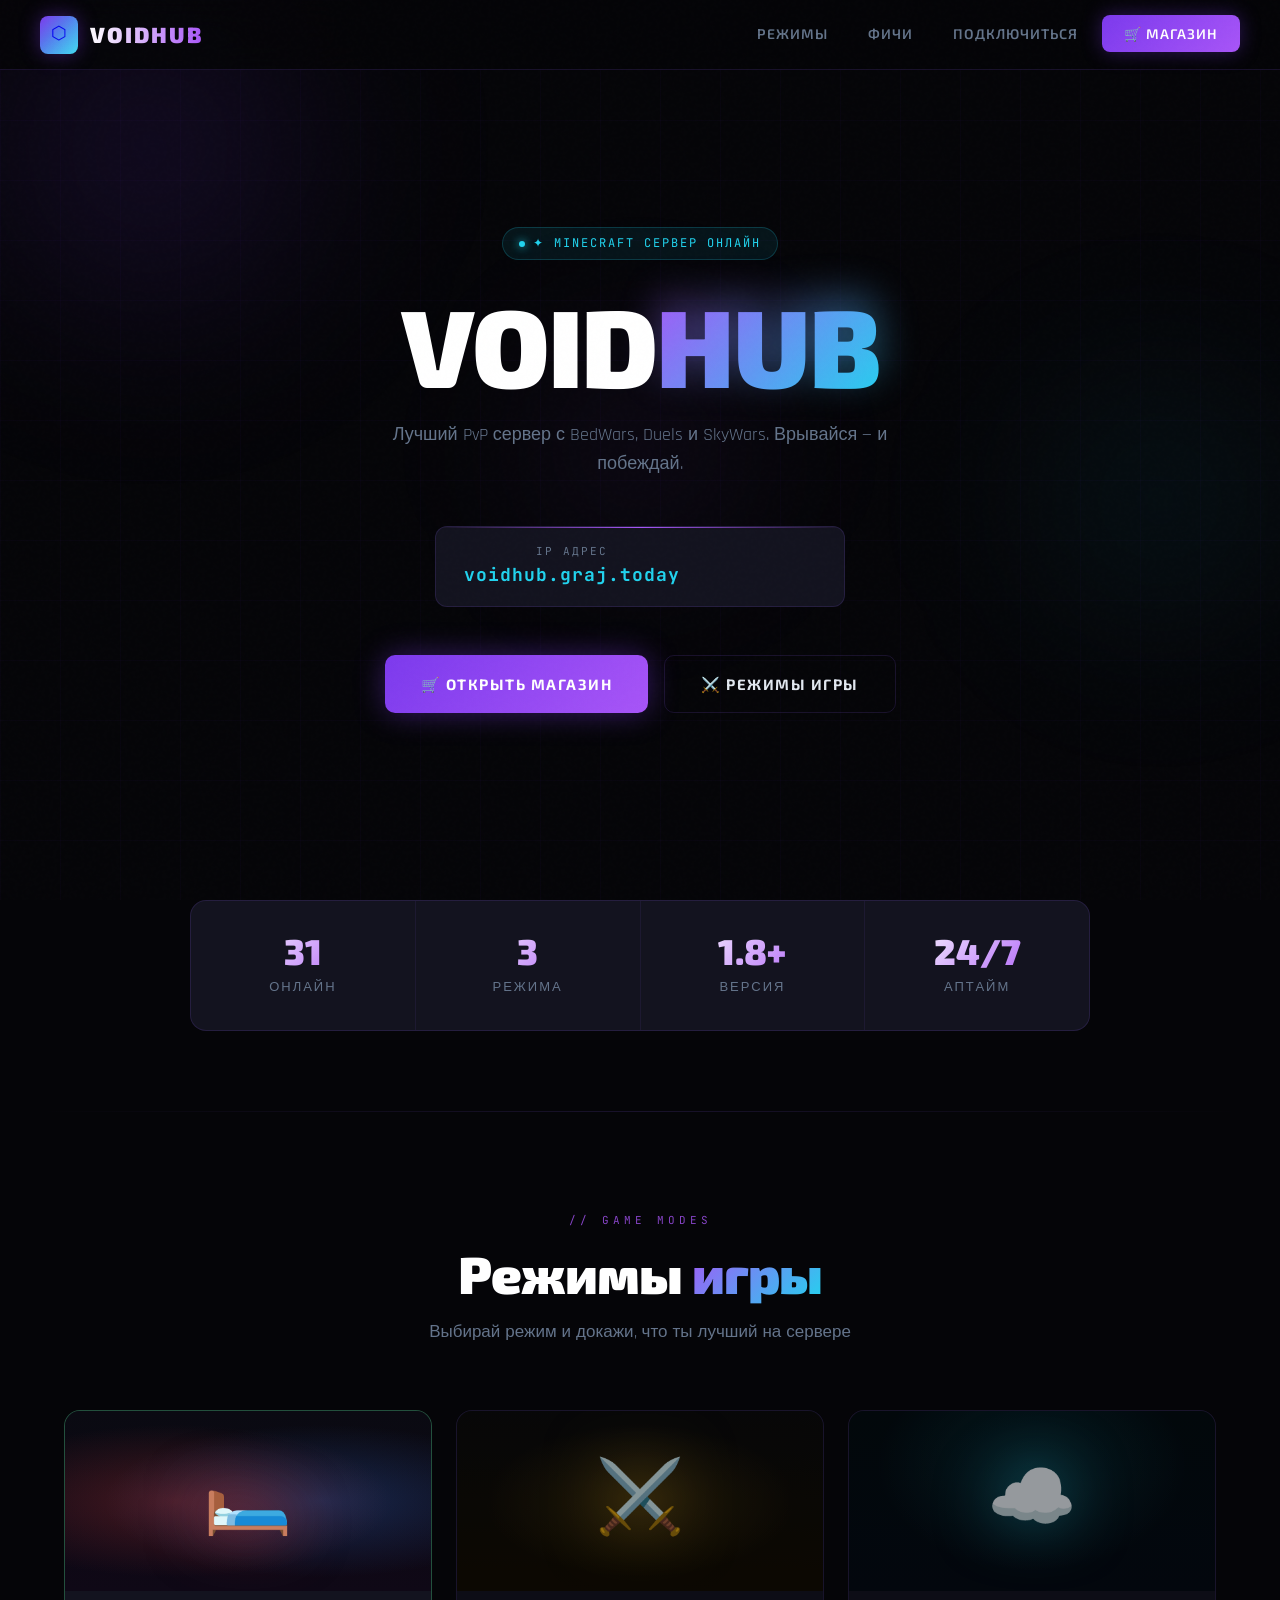
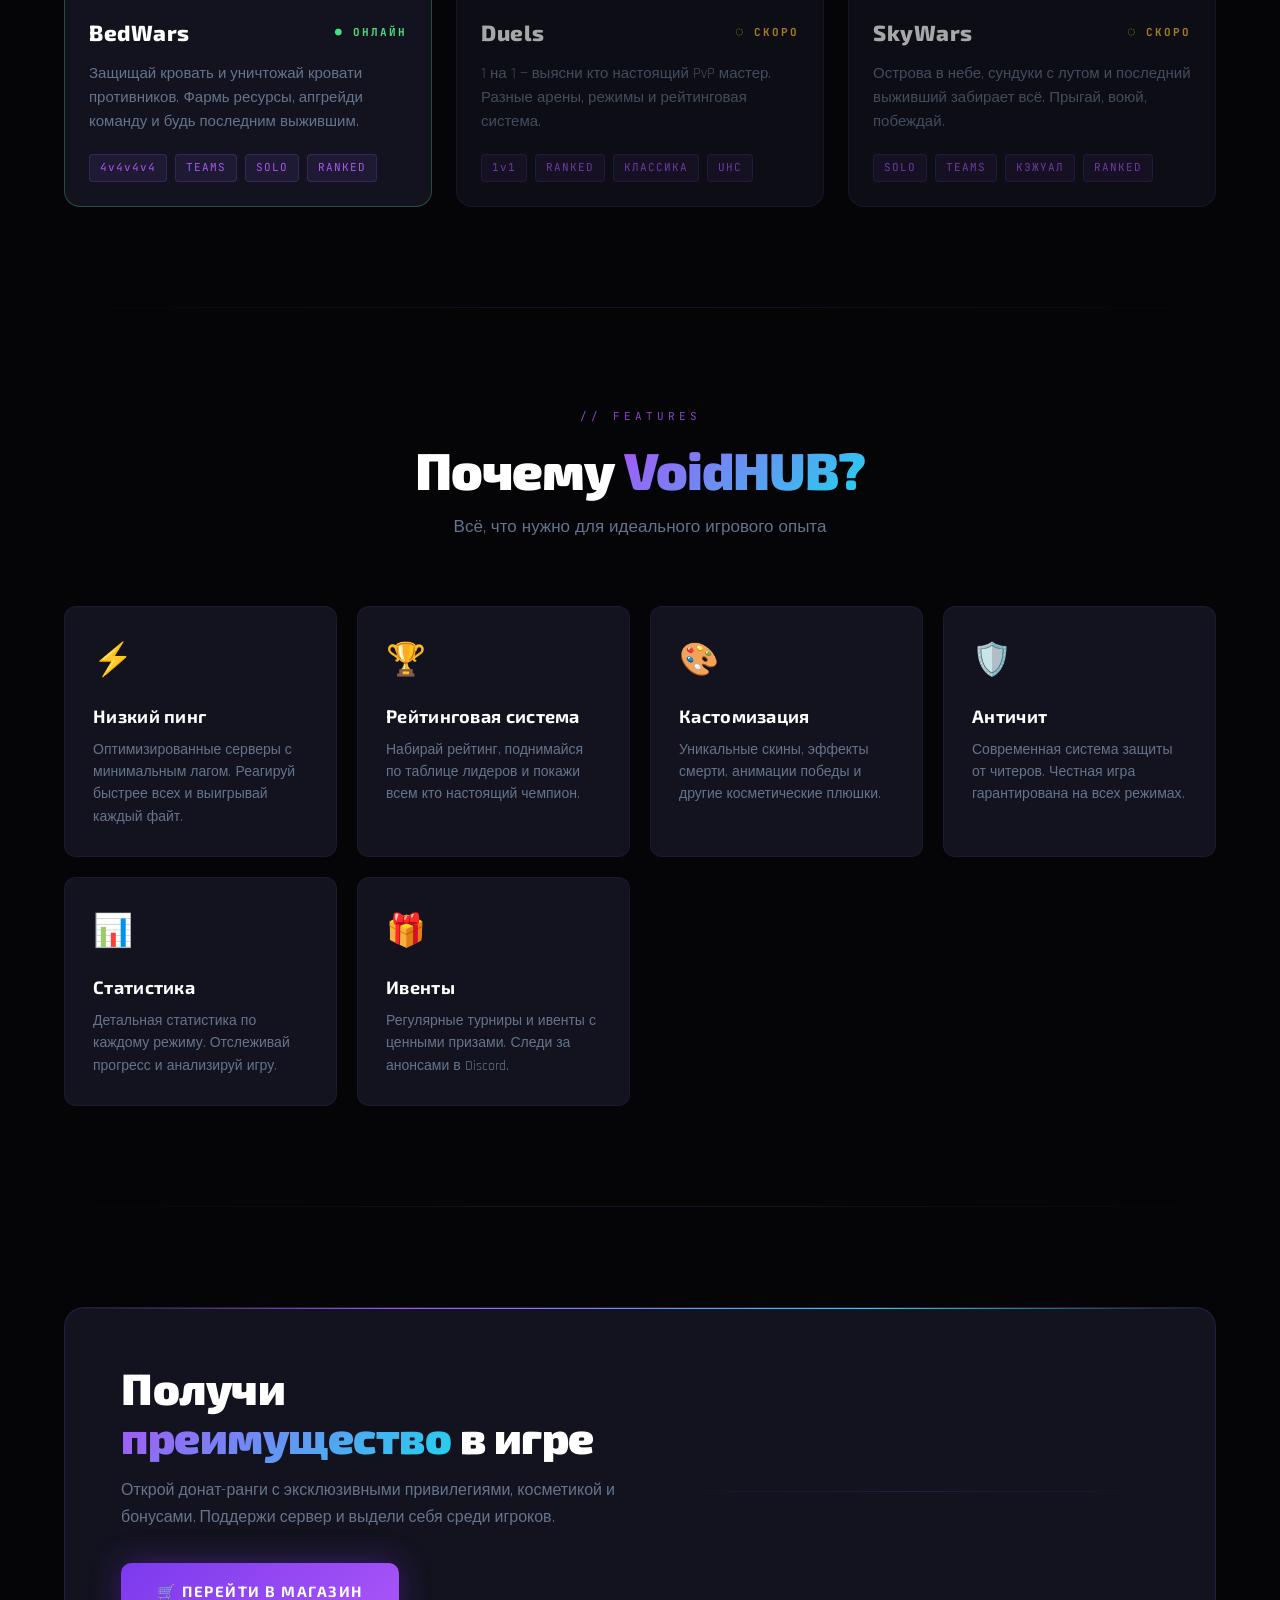
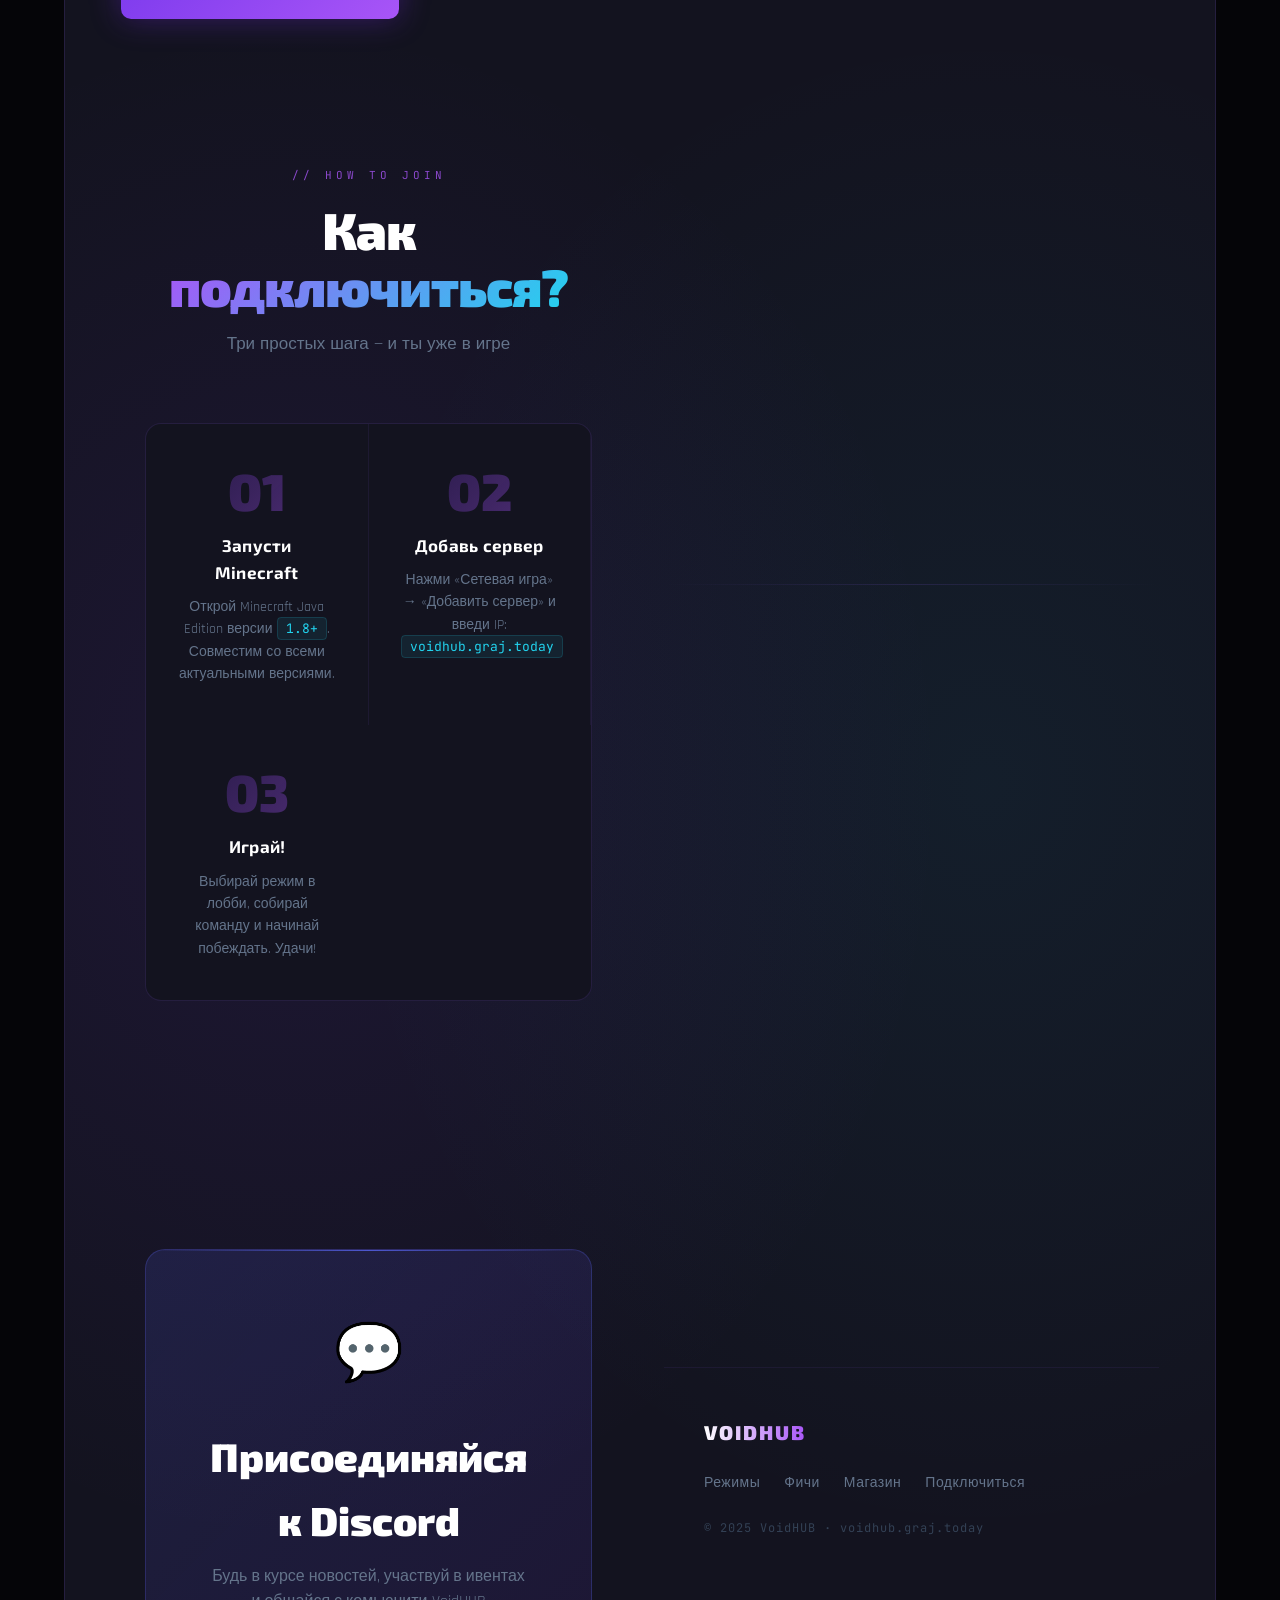
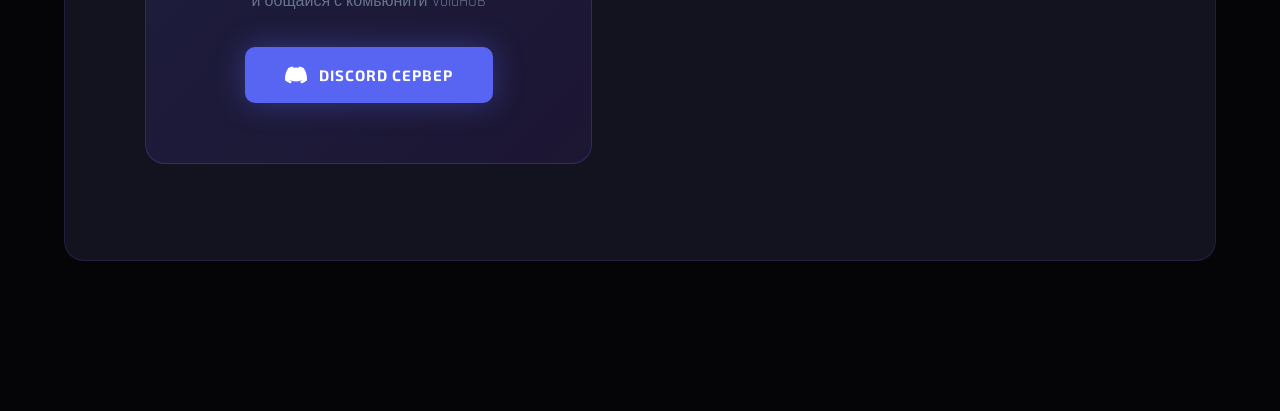
==== commit 26df72f9: "Update index.html" ====
--- a/index.html
+++ b/index.html
@@ -1153,41 +1153,6 @@
           🛒 Перейти в магазин
         </a>
       </div>
-      <div class="shop-promo-right">
-        <div class="ranks-list">
-          <div class="rank-item">
-            <div class="rank-badge rank-vip">VIP</div>
-            <div class="rank-info">
-              <div class="rank-name">VIP Ранг</div>
-              <div class="rank-perks">Косметика, приоритет очереди</div>
-            </div>
-          </div>
-          <div class="rank-item">
-            <div class="rank-badge rank-mvp">MVP</div>
-            <div class="rank-info">
-              <div class="rank-name">MVP Ранг</div>
-              <div class="rank-perks">Эффекты, кастомные имена</div>
-            </div>
-          </div>
-          <div class="rank-item">
-            <div class="rank-badge rank-elite">ELITE</div>
-            <div class="rank-info">
-              <div class="rank-name">Elite Ранг</div>
-              <div class="rank-perks">Exclusive аура, крылья</div>
-            </div>
-          </div>
-          <div class="rank-item">
-            <div class="rank-badge rank-legend">LEGEND</div>
-            <div class="rank-info">
-              <div class="rank-name">Legend Ранг</div>
-              <div class="rank-perks">Все бонусы + VIP поддержка</div>
-            </div>
-          </div>
-        </div>
-      </div>
-    </div>
-  </div>
-</section>
 
 <div class="divider"></div>
 
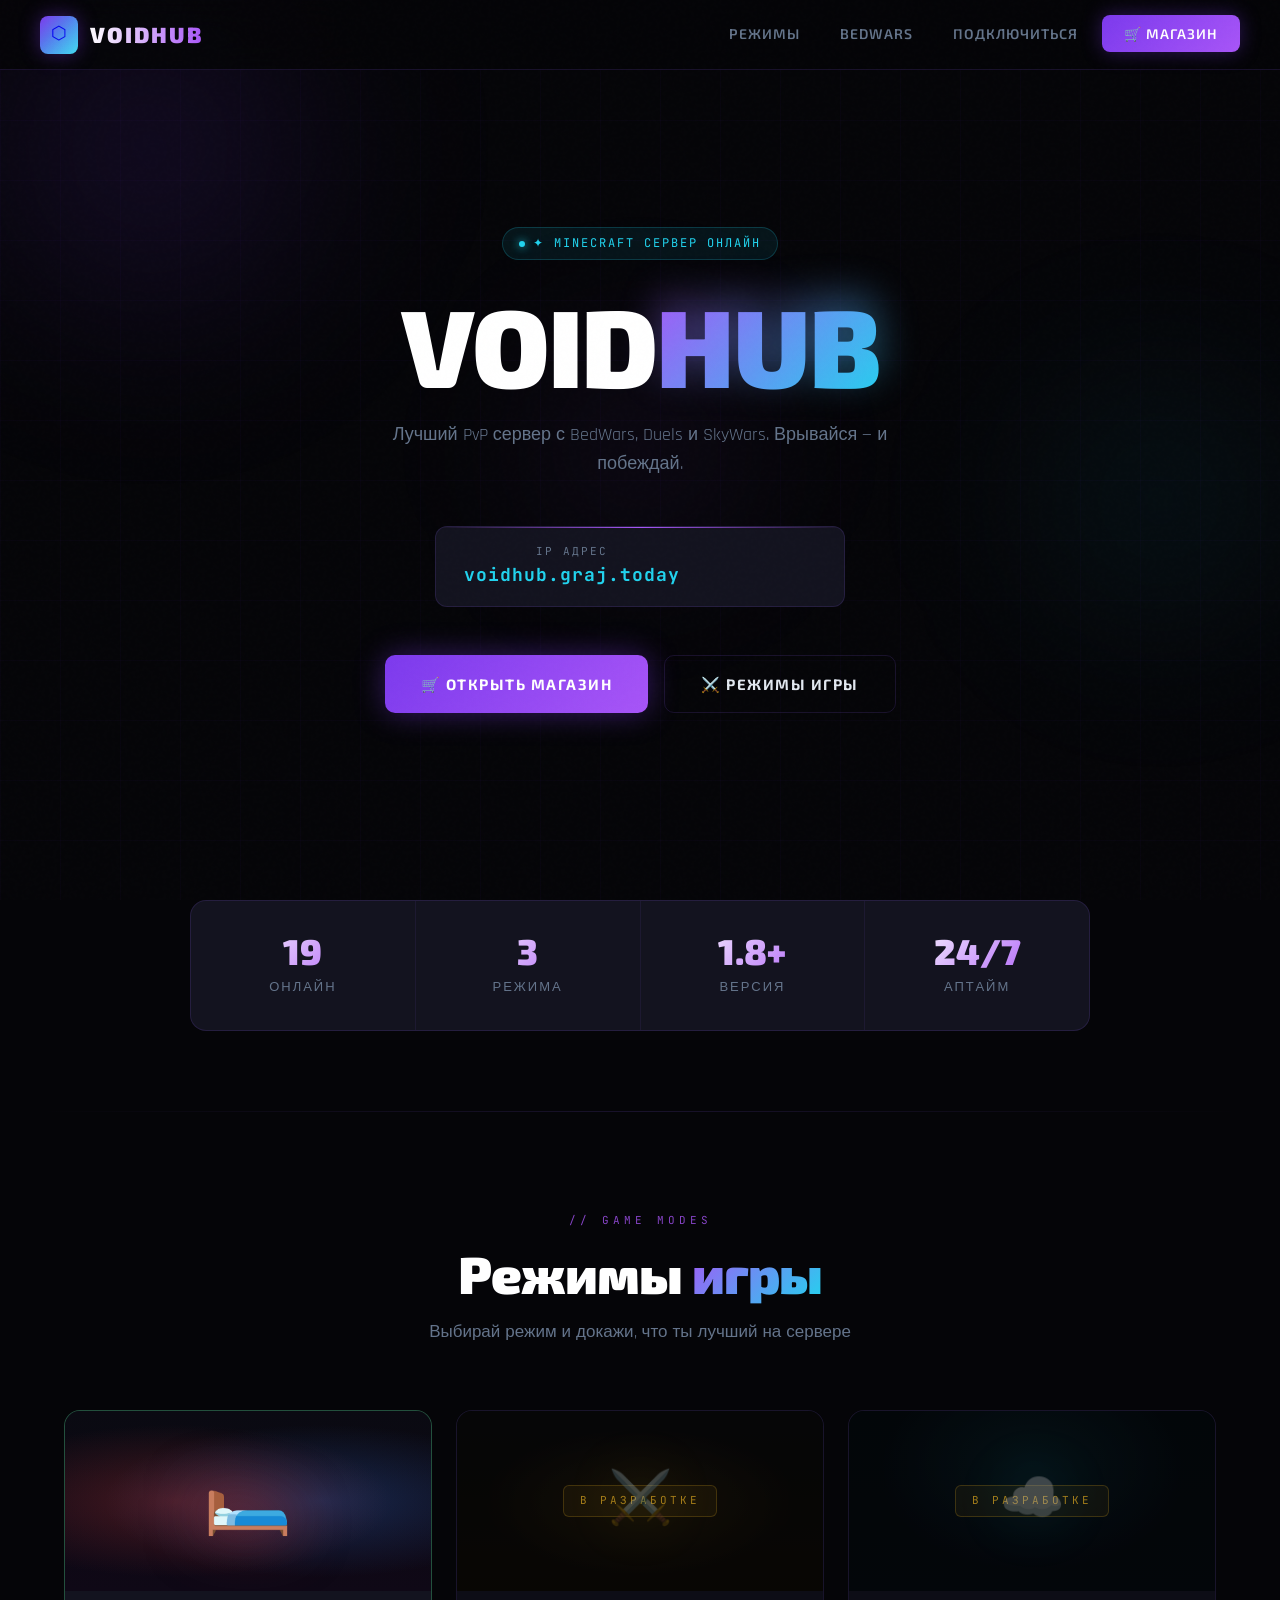
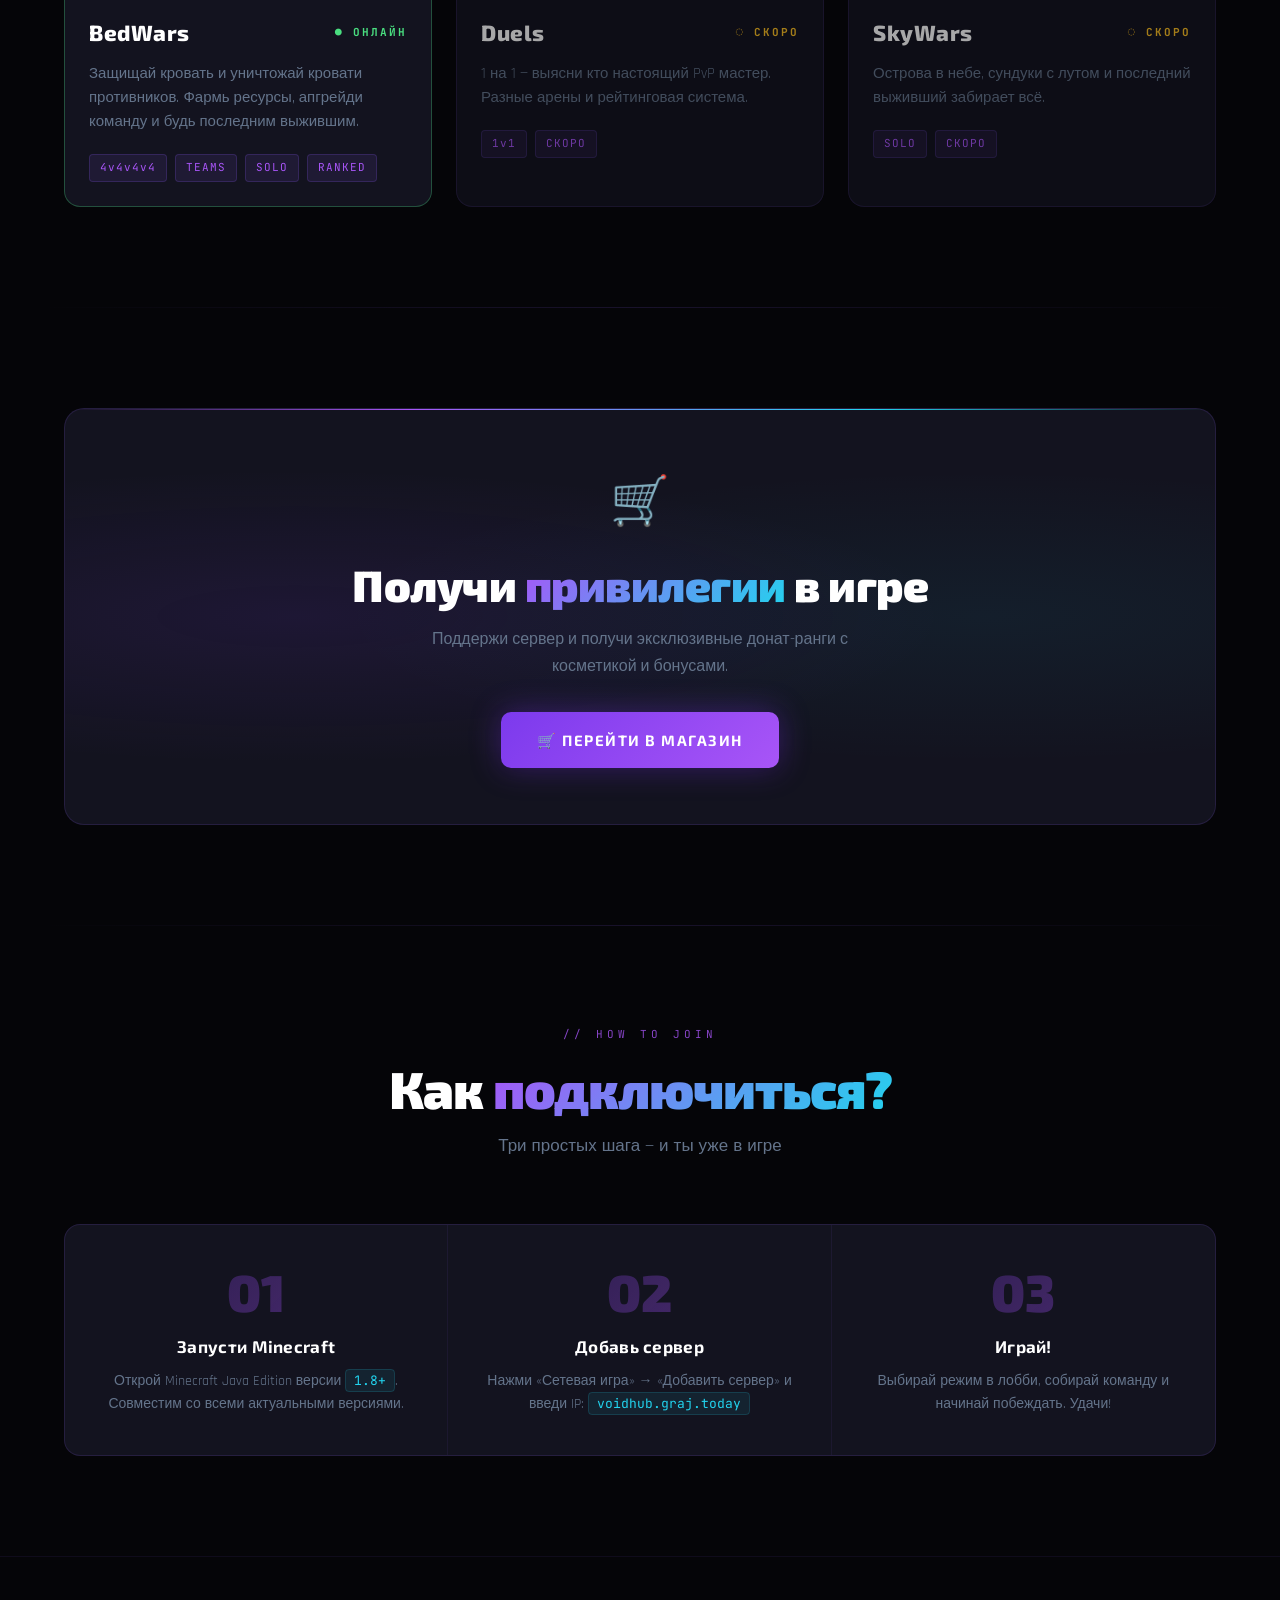
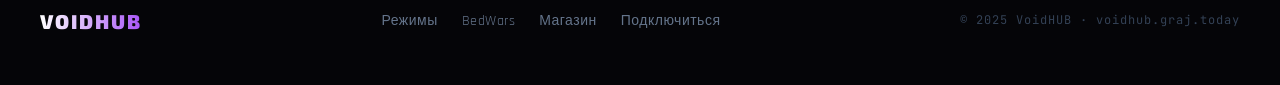
==== commit 06ae6f40: "Update index.html" ====
--- a/index.html
+++ b/index.html
@@ -940,7 +940,7 @@
   </a>
   <ul class="nav-links">
     <li><a href="#modes">Режимы</a></li>
-    <li><a href="#features">Фичи</a></li>
+    <li><a href="#features">BedWars</a></li>
     <li><a href="#howtojoin">Подключиться</a></li>
     <li><a href="https://voidhub.tebex.io/" target="_blank" class="nav-shop-btn">🛒 Магазин</a></li>
   </ul>
@@ -1036,7 +1036,7 @@
       </div>
     </div>
 
-    <!-- Duels -->
+    <!-- Duels coming soon -->
     <div class="mode-card coming-soon">
       <div class="mode-glow"></div>
       <div class="mode-banner mode-banner-duels">
@@ -1045,50 +1045,46 @@
           <span style="left:50%;--dx:-20px;animation-duration:4.0s;animation-delay:0.8s"></span>
           <span style="left:80%;--dx:10px;animation-duration:3.2s;animation-delay:0s"></span>
         </div>
-        <div class="mode-banner-icon">⚔️</div>
+        <div class="mode-banner-icon" style="font-size:52px;opacity:0.4">⚔️</div>
+        <div style="position:absolute;inset:0;display:flex;align-items:center;justify-content:center;flex-direction:column;gap:8px;background:rgba(5,5,8,0.45);">
+          <span style="font-family:var(--font-mono);font-size:11px;color:var(--yellow);letter-spacing:3px;text-transform:uppercase;border:1px solid rgba(251,191,36,0.3);padding:6px 16px;border-radius:6px;background:rgba(251,191,36,0.08)">В РАЗРАБОТКЕ</span>
+        </div>
       </div>
       <div class="mode-body">
         <div class="mode-header">
           <div class="mode-name">Duels</div>
           <div class="mode-status">◌ СКОРО</div>
         </div>
-        <p class="mode-desc">
-          1 на 1 — выясни кто настоящий PvP мастер. Разные арены, режимы и рейтинговая система.
-        </p>
+        <p class="mode-desc">1 на 1 — выясни кто настоящий PvP мастер. Разные арены и рейтинговая система.</p>
         <div class="mode-tags">
           <span class="mode-tag">1v1</span>
-          <span class="mode-tag">RANKED</span>
-          <span class="mode-tag">КЛАССИКА</span>
-          <span class="mode-tag">UHC</span>
+          <span class="mode-tag">СКОРО</span>
         </div>
       </div>
     </div>
 
-    <!-- SkyWars -->
+    <!-- SkyWars coming soon -->
     <div class="mode-card coming-soon">
       <div class="mode-glow"></div>
       <div class="mode-banner mode-banner-skywars">
         <div class="mode-banner-particles">
           <span style="left:10%;--dx:20px;animation-duration:4.2s;animation-delay:0.4s"></span>
-          <span style="left:40%;--dx:-15px;animation-duration:3.8s;animation-delay:0.9s"></span>
           <span style="left:65%;--dx:10px;animation-duration:3.3s;animation-delay:0.1s"></span>
-          <span style="left:85%;--dx:-25px;animation-duration:4.6s;animation-delay:1.2s"></span>
         </div>
-        <div class="mode-banner-icon">☁️</div>
+        <div class="mode-banner-icon" style="font-size:52px;opacity:0.4">☁️</div>
+        <div style="position:absolute;inset:0;display:flex;align-items:center;justify-content:center;flex-direction:column;gap:8px;background:rgba(5,5,8,0.45);">
+          <span style="font-family:var(--font-mono);font-size:11px;color:var(--yellow);letter-spacing:3px;text-transform:uppercase;border:1px solid rgba(251,191,36,0.3);padding:6px 16px;border-radius:6px;background:rgba(251,191,36,0.08)">В РАЗРАБОТКЕ</span>
+        </div>
       </div>
       <div class="mode-body">
         <div class="mode-header">
           <div class="mode-name">SkyWars</div>
           <div class="mode-status">◌ СКОРО</div>
         </div>
-        <p class="mode-desc">
-          Острова в небе, сундуки с лутом и последний выживший забирает всё. Прыгай, воюй, побеждай.
-        </p>
+        <p class="mode-desc">Острова в небе, сундуки с лутом и последний выживший забирает всё.</p>
         <div class="mode-tags">
           <span class="mode-tag">SOLO</span>
-          <span class="mode-tag">TEAMS</span>
-          <span class="mode-tag">КЭЖУАЛ</span>
-          <span class="mode-tag">RANKED</span>
+          <span class="mode-tag">СКОРО</span>
         </div>
       </div>
     </div>
@@ -1097,62 +1093,20 @@
 
 <div class="divider"></div>
 
-<!-- ── FEATURES ── -->
-<section id="features" class="fade-section">
-  <div class="section-header">
-    <div class="section-tag">// features</div>
-    <h2 class="section-title">Почему <span>VoidHUB?</span></h2>
-    <p class="section-desc">Всё, что нужно для идеального игрового опыта</p>
-  </div>
-
-  <div class="features-grid">
-    <div class="feature-card">
-      <span class="feature-icon">⚡</span>
-      <div class="feature-name">Низкий пинг</div>
-      <p class="feature-desc">Оптимизированные серверы с минимальным лагом. Реагируй быстрее всех и выигрывай каждый файт.</p>
-    </div>
-    <div class="feature-card">
-      <span class="feature-icon">🏆</span>
-      <div class="feature-name">Рейтинговая система</div>
-      <p class="feature-desc">Набирай рейтинг, поднимайся по таблице лидеров и покажи всем кто настоящий чемпион.</p>
-    </div>
-    <div class="feature-card">
-      <span class="feature-icon">🎨</span>
-      <div class="feature-name">Кастомизация</div>
-      <p class="feature-desc">Уникальные скины, эффекты смерти, анимации победы и другие косметические плюшки.</p>
-    </div>
-    <div class="feature-card">
-      <span class="feature-icon">🛡️</span>
-      <div class="feature-name">Античит</div>
-      <p class="feature-desc">Современная система защиты от читеров. Честная игра гарантирована на всех режимах.</p>
-    </div>
-    <div class="feature-card">
-      <span class="feature-icon">📊</span>
-      <div class="feature-name">Статистика</div>
-      <p class="feature-desc">Детальная статистика по каждому режиму. Отслеживай прогресс и анализируй игру.</p>
-    </div>
-    <div class="feature-card">
-      <span class="feature-icon">🎁</span>
-      <div class="feature-name">Ивенты</div>
-      <p class="feature-desc">Регулярные турниры и ивенты с ценными призами. Следи за анонсами в Discord.</p>
-    </div>
-  </div>
-</section>
-
-<div class="divider"></div>
-
 <!-- ── SHOP PROMO ── -->
 <section class="fade-section">
   <div class="shop-promo">
     <div class="shop-promo-bg"></div>
-    <div class="shop-promo-inner">
-      <div class="shop-promo-left">
-        <h2>Получи <span>преимущество</span> в игре</h2>
-        <p>Открой донат-ранги с эксклюзивными привилегиями, косметикой и бонусами. Поддержи сервер и выдели себя среди игроков.</p>
-        <a href="https://voidhub.tebex.io/" target="_blank" class="btn-primary">
-          🛒 Перейти в магазин
-        </a>
-      </div>
+    <div style="position:relative;z-index:1;padding:56px;text-align:center;">
+      <div style="font-size:48px;margin-bottom:20px;">🛒</div>
+      <h2 style="font-family:var(--font-head);font-weight:900;font-size:clamp(28px,4vw,44px);letter-spacing:-0.5px;color:#fff;line-height:1.1;margin-bottom:16px;">Получи <span style="background:linear-gradient(135deg,var(--accent2),var(--cyan));-webkit-background-clip:text;-webkit-text-fill-color:transparent;background-clip:text;">привилегии</span> в игре</h2>
+      <p style="font-size:16px;color:var(--muted);max-width:480px;margin:0 auto 32px;line-height:1.7;">Поддержи сервер и получи эксклюзивные донат-ранги с косметикой и бонусами.</p>
+      <a href="https://voidhub.tebex.io/" target="_blank" class="btn-primary" style="display:inline-flex;">
+        🛒 Перейти в магазин
+      </a>
+    </div>
+  </div>
+</section>
 
 <div class="divider"></div>
 
@@ -1183,27 +1137,14 @@
   </div>
 </section>
 
-<div class="divider"></div>
-
-<!-- ── DISCORD ── -->
-<section class="fade-section" style="padding-bottom:40px;">
-  <div class="discord-section">
-    <span class="discord-icon">💬</span>
-    <h2>Присоединяйся к Discord</h2>
-    <p>Будь в курсе новостей, участвуй в ивентах и общайся с комьюнити VoidHUB</p>
-    <a href="#" class="btn-discord">
-      <svg width="22" height="22" viewBox="0 0 24 24" fill="white"><path d="M20.317 4.37a19.791 19.791 0 0 0-4.885-1.515.074.074 0 0 0-.079.037c-.21.375-.444.864-.608 1.25a18.27 18.27 0 0 0-5.487 0 12.64 12.64 0 0 0-.617-1.25.077.077 0 0 0-.079-.037A19.736 19.736 0 0 0 3.677 4.37a.07.07 0 0 0-.032.027C.533 9.046-.32 13.58.099 18.057a.082.082 0 0 0 .031.057 19.9 19.9 0 0 0 5.993 3.03.078.078 0 0 0 .084-.028 14.09 14.09 0 0 0 1.226-1.994.076.076 0 0 0-.041-.106 13.107 13.107 0 0 1-1.872-.892.077.077 0 0 1-.008-.128 10.2 10.2 0 0 0 .372-.292.074.074 0 0 1 .077-.01c3.928 1.793 8.18 1.793 12.062 0a.074.074 0 0 1 .078.01c.12.098.246.198.373.292a.077.077 0 0 1-.006.127 12.299 12.299 0 0 1-1.873.892.077.077 0 0 0-.041.107c.36.698.772 1.362 1.225 1.993a.076.076 0 0 0 .084.028 19.839 19.839 0 0 0 6.002-3.03.077.077 0 0 0 .032-.054c.5-5.177-.838-9.674-3.549-13.66a.061.061 0 0 0-.031-.03z"/></svg>
-      Discord сервер
-    </a>
-  </div>
-</section>
+
 
 <!-- ── FOOTER ── -->
 <footer>
   <div class="footer-logo">VOIDHUB</div>
   <div class="footer-links">
     <a href="#modes">Режимы</a>
-    <a href="#features">Фичи</a>
+    <a href="#features">BedWars</a>
     <a href="https://voidhub.tebex.io/" target="_blank">Магазин</a>
     <a href="#howtojoin">Подключиться</a>
   </div>
